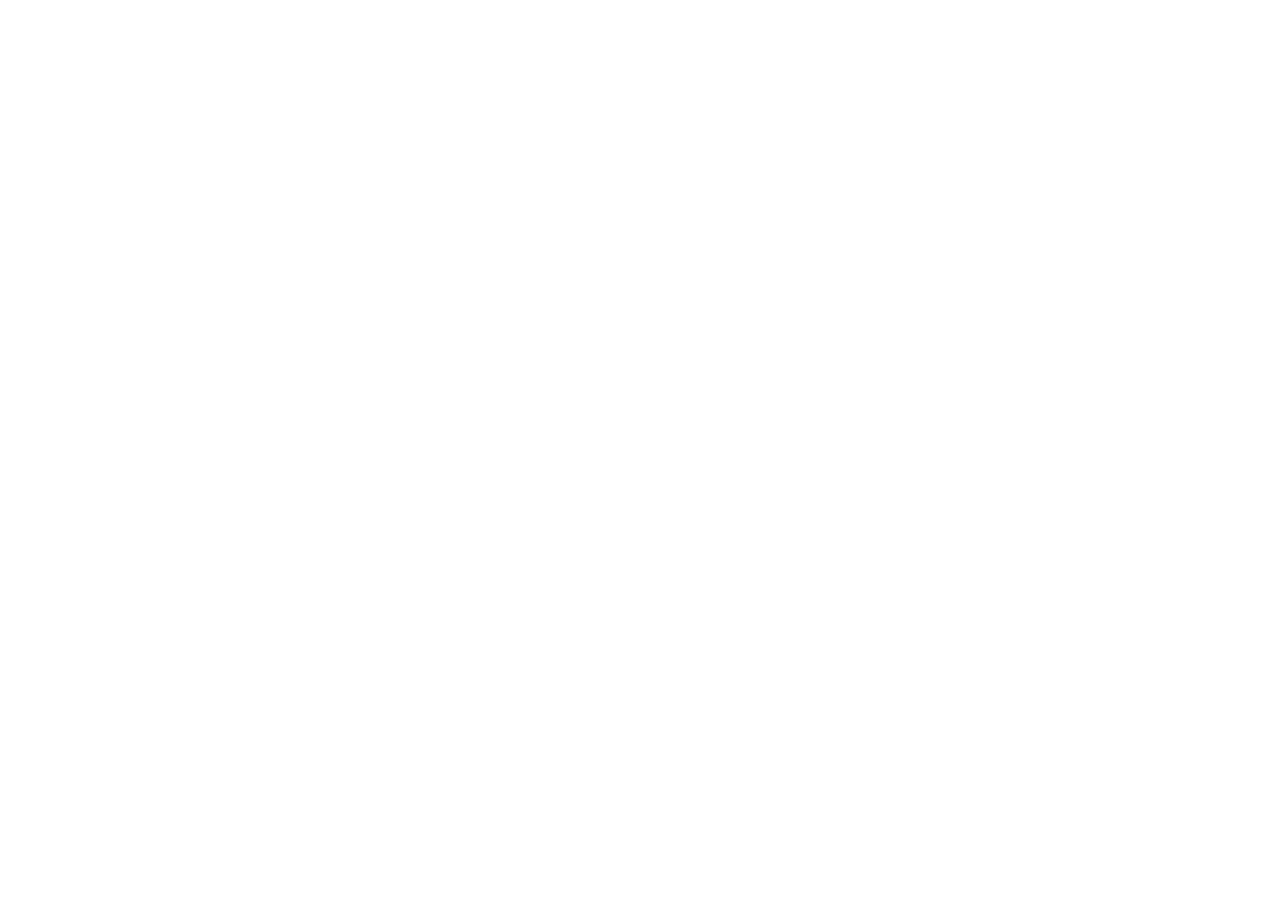
==== index.html @ d5fb5116 "大事件项目" ====
<!DOCTYPE html>
<html lang="en">
<head>
    <meta charset="UTF-8">
    <meta name="viewport" content="width=device-width, initial-scale=1.0">
    <meta http-equiv="X-UA-Compatible" content="ie=edge">
    <title>Document</title>
</head>
<body>
    
</body>
</html>
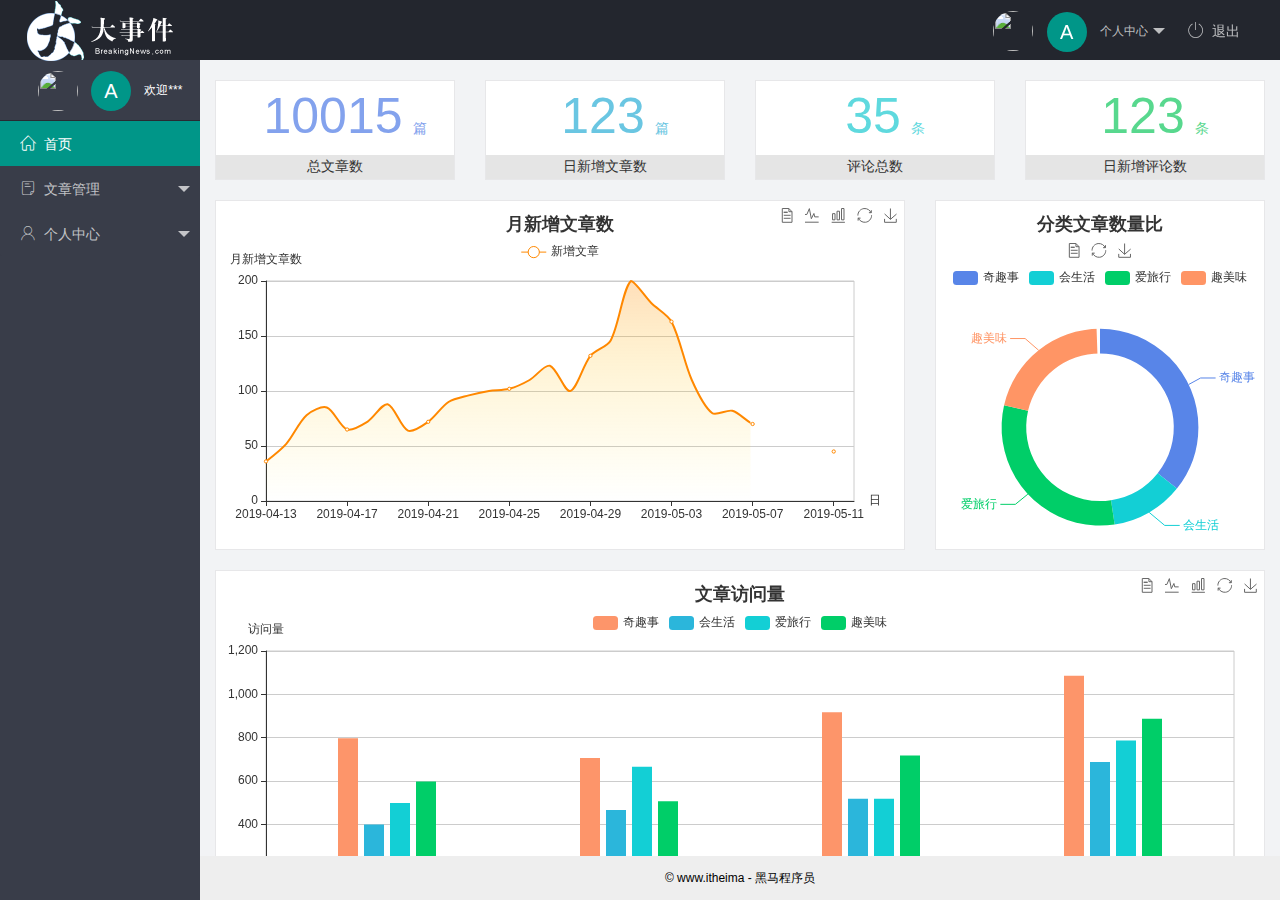
==== commit 6f9d2f72: "完成了主页功能的开发" ====
--- a/index.html
+++ b/index.html
@@ -1,12 +1,94 @@
 <!DOCTYPE html>
 <html lang="en">
+
 <head>
     <meta charset="UTF-8">
     <meta name="viewport" content="width=device-width, initial-scale=1.0">
     <meta http-equiv="X-UA-Compatible" content="ie=edge">
-    <title>Document</title>
+    <title>后台主页</title>
+    <!-- 导入 layui 的样式表 -->
+    <link rel="stylesheet" href="/assets/lib/layui/css/layui.css" />
+    <!-- 导入第三方图标 -->
+    <link rel="stylesheet" href="/assets/fonts/iconfont.css">
+    <!-- 导入自己的样式表 -->
+    <link rel="stylesheet" href="/assets/css/index.css">
 </head>
-<body>
-    
+
+<body class="layui-layout-body">
+    <div class="layui-layout layui-layout-admin">
+        <div class="layui-header">
+            <div class="layui-logo">
+                <img src="/assets/images/logo.png" alt="" />
+            </div>
+            <!-- 头部区域（可配合layui已有的水平导航） -->
+            <ul class="layui-nav layui-layout-right">
+                <li class="layui-nav-item">
+                    <a href="javascript:;" class="userinfo">
+                        <img src="http://t.cn/RCzsdCq" class="layui-nav-img">
+                        <span class="text-avatar">A</span>
+                        个人中心
+                    </a>
+                    <dl class="layui-nav-child">
+                        <dd><a href="">基本资料</a></dd>
+                        <dd><a href="">更换头像</a></dd>
+                        <dd><a href="">重置密码</a></dd>
+                    </dl>
+                </li>
+                <li class="layui-nav-item">
+                    <a href="javascript:;" id="btnLogout"><span class="iconfont icon-tuichu"></span>退出</a>
+                </li>
+            </ul>
+        </div>
+
+        <div class="layui-side layui-bg-black">
+            <div class="layui-side-scroll">
+                <div class="userinfo">
+                    <img src="http://t.cn/RCzsdCq" class="layui-nav-img">
+                    <span class="text-avatar">A</span>
+                    <span id="welcome">欢迎***</span>
+                </div>
+                <!-- 左侧导航区域（可配合layui已有的垂直导航） -->
+                <ul class="layui-nav layui-nav-tree" lay-shrink="all">
+                    <li class="layui-nav-item layui-this">
+                        <a href="/home/dashboard.html" target="fm"><span class="iconfont icon-home"></span>首页</a>
+                    </li>
+                    <li class="layui-nav-item">
+                        <a class="" href="javascript:;"><span class="iconfont icon-16"></span>文章管理</a>
+                        <dl class="layui-nav-child">
+                            <dd><a href="javascript:;"><i class="layui-icon layui-icon-app"></i> 文章类别</a></dd>
+                            <dd><a href="javascript:;"><i class="layui-icon layui-icon-app"></i> 文章列表</a></dd>
+                            <dd><a href="javascript:;"><i class="layui-icon layui-icon-app"></i> 发布文章</a></dd>
+                        </dl>
+                    </li>
+                    <li class="layui-nav-item">
+                        <a href="javascript:;"><span class="iconfont icon-user"></span>个人中心</a>
+                        <dl class="layui-nav-child">
+                            <dd><a href="javascript:;"><i class="layui-icon layui-icon-app"></i> 基本资料</a></dd>
+                            <dd><a href="javascript:;"><i class="layui-icon layui-icon-app"></i> 更换头像</a></dd>
+                            <dd><a href="javascript:;"><i class="layui-icon layui-icon-app"></i> 重置密码</a></dd>
+                        </dl>
+                    </li>
+                </ul>
+            </div>
+        </div>
+
+        <div class="layui-body">
+            <!-- 内容主体区域 -->
+            <iframe name="fm" src="/home/dashboard.html" frameborder="0"></iframe>
+        </div>
+
+        <div class="layui-footer">
+            <!-- 底部固定区域 -->
+            © www.itheima - 黑马程序员
+        </div>
+    </div>
+    <script src="/assets/lib/layui/layui.all.js"></script>
+    <!-- 导入 jQuery -->
+    <script src="/assets/lib/jquery.js"></script>
+    <!-- 导入自己封装的 baseAPI -->
+    <script src="/assets/js/baseAPI.js"></script>
+    <!-- 导入自己的 js 文件 -->
+    <script src="/assets/js/index.js"></script>
 </body>
+
 </html>--- a/assets/lib/layui/css/layui.css
+++ b/assets/lib/layui/css/layui.css
@@ -0,0 +1,2 @@
+/** layui-v2.5.5 MIT License By https://www.layui.com */
+ .layui-inline,img{display:inline-block;vertical-align:middle}h1,h2,h3,h4,h5,h6{font-weight:400}.layui-edge,.layui-header,.layui-inline,.layui-main{position:relative}.layui-body,.layui-edge,.layui-elip{overflow:hidden}.layui-btn,.layui-edge,.layui-inline,img{vertical-align:middle}.layui-btn,.layui-disabled,.layui-icon,.layui-unselect{-moz-user-select:none;-webkit-user-select:none;-ms-user-select:none}.layui-elip,.layui-form-checkbox span,.layui-form-pane .layui-form-label{text-overflow:ellipsis;white-space:nowrap}.layui-breadcrumb,.layui-tree-btnGroup{visibility:hidden}blockquote,body,button,dd,div,dl,dt,form,h1,h2,h3,h4,h5,h6,input,li,ol,p,pre,td,textarea,th,ul{margin:0;padding:0;-webkit-tap-highlight-color:rgba(0,0,0,0)}a:active,a:hover{outline:0}img{border:none}li{list-style:none}table{border-collapse:collapse;border-spacing:0}h4,h5,h6{font-size:100%}button,input,optgroup,option,select,textarea{font-family:inherit;font-size:inherit;font-style:inherit;font-weight:inherit;outline:0}pre{white-space:pre-wrap;white-space:-moz-pre-wrap;white-space:-pre-wrap;white-space:-o-pre-wrap;word-wrap:break-word}body{line-height:24px;font:14px Helvetica Neue,Helvetica,PingFang SC,Tahoma,Arial,sans-serif}hr{height:1px;margin:10px 0;border:0;clear:both}a{color:#333;text-decoration:none}a:hover{color:#777}a cite{font-style:normal;*cursor:pointer}.layui-border-box,.layui-border-box *{box-sizing:border-box}.layui-box,.layui-box *{box-sizing:content-box}.layui-clear{clear:both;*zoom:1}.layui-clear:after{content:'\20';clear:both;*zoom:1;display:block;height:0}.layui-inline{*display:inline;*zoom:1}.layui-edge{display:inline-block;width:0;height:0;border-width:6px;border-style:dashed;border-color:transparent}.layui-edge-top{top:-4px;border-bottom-color:#999;border-bottom-style:solid}.layui-edge-right{border-left-color:#999;border-left-style:solid}.layui-edge-bottom{top:2px;border-top-color:#999;border-top-style:solid}.layui-edge-left{border-right-color:#999;border-right-style:solid}.layui-disabled,.layui-disabled:hover{color:#d2d2d2!important;cursor:not-allowed!important}.layui-circle{border-radius:100%}.layui-show{display:block!important}.layui-hide{display:none!important}@font-face{font-family:layui-icon;src:url(../font/iconfont.eot?v=250);src:url(../font/iconfont.eot?v=250#iefix) format('embedded-opentype'),url(../font/iconfont.woff2?v=250) format('woff2'),url(../font/iconfont.woff?v=250) format('woff'),url(../font/iconfont.ttf?v=250) format('truetype'),url(../font/iconfont.svg?v=250#layui-icon) format('svg')}.layui-icon{font-family:layui-icon!important;font-size:16px;font-style:normal;-webkit-font-smoothing:antialiased;-moz-osx-font-smoothing:grayscale}.layui-icon-reply-fill:before{content:"\e611"}.layui-icon-set-fill:before{content:"\e614"}.layui-icon-menu-fill:before{content:"\e60f"}.layui-icon-search:before{content:"\e615"}.layui-icon-share:before{content:"\e641"}.layui-icon-set-sm:before{content:"\e620"}.layui-icon-engine:before{content:"\e628"}.layui-icon-close:before{content:"\1006"}.layui-icon-close-fill:before{content:"\1007"}.layui-icon-chart-screen:before{content:"\e629"}.layui-icon-star:before{content:"\e600"}.layui-icon-circle-dot:before{content:"\e617"}.layui-icon-chat:before{content:"\e606"}.layui-icon-release:before{content:"\e609"}.layui-icon-list:before{content:"\e60a"}.layui-icon-chart:before{content:"\e62c"}.layui-icon-ok-circle:before{content:"\1005"}.layui-icon-layim-theme:before{content:"\e61b"}.layui-icon-table:before{content:"\e62d"}.layui-icon-right:before{content:"\e602"}.layui-icon-left:before{content:"\e603"}.layui-icon-cart-simple:before{content:"\e698"}.layui-icon-face-cry:before{content:"\e69c"}.layui-icon-face-smile:before{content:"\e6af"}.layui-icon-survey:before{content:"\e6b2"}.layui-icon-tree:before{content:"\e62e"}.layui-icon-upload-circle:before{content:"\e62f"}.layui-icon-add-circle:before{content:"\e61f"}.layui-icon-download-circle:before{content:"\e601"}.layui-icon-templeate-1:before{content:"\e630"}.layui-icon-util:before{content:"\e631"}.layui-icon-face-surprised:before{content:"\e664"}.layui-icon-edit:before{content:"\e642"}.layui-icon-speaker:before{content:"\e645"}.layui-icon-down:before{content:"\e61a"}.layui-icon-file:before{content:"\e621"}.layui-icon-layouts:before{content:"\e632"}.layui-icon-rate-half:before{content:"\e6c9"}.layui-icon-add-circle-fine:before{content:"\e608"}.layui-icon-prev-circle:before{content:"\e633"}.layui-icon-read:before{content:"\e705"}.layui-icon-404:before{content:"\e61c"}.layui-icon-carousel:before{content:"\e634"}.layui-icon-help:before{content:"\e607"}.layui-icon-code-circle:before{content:"\e635"}.layui-icon-water:before{content:"\e636"}.layui-icon-username:before{content:"\e66f"}.layui-icon-find-fill:before{content:"\e670"}.layui-icon-about:before{content:"\e60b"}.layui-icon-location:before{content:"\e715"}.layui-icon-up:before{content:"\e619"}.layui-icon-pause:before{content:"\e651"}.layui-icon-date:before{content:"\e637"}.layui-icon-layim-uploadfile:before{content:"\e61d"}.layui-icon-delete:before{content:"\e640"}.layui-icon-play:before{content:"\e652"}.layui-icon-top:before{content:"\e604"}.layui-icon-friends:before{content:"\e612"}.layui-icon-refresh-3:before{content:"\e9aa"}.layui-icon-ok:before{content:"\e605"}.layui-icon-layer:before{content:"\e638"}.layui-icon-face-smile-fine:before{content:"\e60c"}.layui-icon-dollar:before{content:"\e659"}.layui-icon-group:before{content:"\e613"}.layui-icon-layim-download:before{content:"\e61e"}.layui-icon-picture-fine:before{content:"\e60d"}.layui-icon-link:before{content:"\e64c"}.layui-icon-diamond:before{content:"\e735"}.layui-icon-log:before{content:"\e60e"}.layui-icon-rate-solid:before{content:"\e67a"}.layui-icon-fonts-del:before{content:"\e64f"}.layui-icon-unlink:before{content:"\e64d"}.layui-icon-fonts-clear:before{content:"\e639"}.layui-icon-triangle-r:before{content:"\e623"}.layui-icon-circle:before{content:"\e63f"}.layui-icon-radio:before{content:"\e643"}.layui-icon-align-center:before{content:"\e647"}.layui-icon-align-right:before{content:"\e648"}.layui-icon-align-left:before{content:"\e649"}.layui-icon-loading-1:before{content:"\e63e"}.layui-icon-return:before{content:"\e65c"}.layui-icon-fonts-strong:before{content:"\e62b"}.layui-icon-upload:before{content:"\e67c"}.layui-icon-dialogue:before{content:"\e63a"}.layui-icon-video:before{content:"\e6ed"}.layui-icon-headset:before{content:"\e6fc"}.layui-icon-cellphone-fine:before{content:"\e63b"}.layui-icon-add-1:before{content:"\e654"}.layui-icon-face-smile-b:before{content:"\e650"}.layui-icon-fonts-html:before{content:"\e64b"}.layui-icon-form:before{content:"\e63c"}.layui-icon-cart:before{content:"\e657"}.layui-icon-camera-fill:before{content:"\e65d"}.layui-icon-tabs:before{content:"\e62a"}.layui-icon-fonts-code:before{content:"\e64e"}.layui-icon-fire:before{content:"\e756"}.layui-icon-set:before{content:"\e716"}.layui-icon-fonts-u:before{content:"\e646"}.layui-icon-triangle-d:before{content:"\e625"}.layui-icon-tips:before{content:"\e702"}.layui-icon-picture:before{content:"\e64a"}.layui-icon-more-vertical:before{content:"\e671"}.layui-icon-flag:before{content:"\e66c"}.layui-icon-loading:before{content:"\e63d"}.layui-icon-fonts-i:before{content:"\e644"}.layui-icon-refresh-1:before{content:"\e666"}.layui-icon-rmb:before{content:"\e65e"}.layui-icon-home:before{content:"\e68e"}.layui-icon-user:before{content:"\e770"}.layui-icon-notice:before{content:"\e667"}.layui-icon-login-weibo:before{content:"\e675"}.layui-icon-voice:before{content:"\e688"}.layui-icon-upload-drag:before{content:"\e681"}.layui-icon-login-qq:before{content:"\e676"}.layui-icon-snowflake:before{content:"\e6b1"}.layui-icon-file-b:before{content:"\e655"}.layui-icon-template:before{content:"\e663"}.layui-icon-auz:before{content:"\e672"}.layui-icon-console:before{content:"\e665"}.layui-icon-app:before{content:"\e653"}.layui-icon-prev:before{content:"\e65a"}.layui-icon-website:before{content:"\e7ae"}.layui-icon-next:before{content:"\e65b"}.layui-icon-component:before{content:"\e857"}.layui-icon-more:before{content:"\e65f"}.layui-icon-login-wechat:before{content:"\e677"}.layui-icon-shrink-right:before{content:"\e668"}.layui-icon-spread-left:before{content:"\e66b"}.layui-icon-camera:before{content:"\e660"}.layui-icon-note:before{content:"\e66e"}.layui-icon-refresh:before{content:"\e669"}.layui-icon-female:before{content:"\e661"}.layui-icon-male:before{content:"\e662"}.layui-icon-password:before{content:"\e673"}.layui-icon-senior:before{content:"\e674"}.layui-icon-theme:before{content:"\e66a"}.layui-icon-tread:before{content:"\e6c5"}.layui-icon-praise:before{content:"\e6c6"}.layui-icon-star-fill:before{content:"\e658"}.layui-icon-rate:before{content:"\e67b"}.layui-icon-template-1:before{content:"\e656"}.layui-icon-vercode:before{content:"\e679"}.layui-icon-cellphone:before{content:"\e678"}.layui-icon-screen-full:before{content:"\e622"}.layui-icon-screen-restore:before{content:"\e758"}.layui-icon-cols:before{content:"\e610"}.layui-icon-export:before{content:"\e67d"}.layui-icon-print:before{content:"\e66d"}.layui-icon-slider:before{content:"\e714"}.layui-icon-addition:before{content:"\e624"}.layui-icon-subtraction:before{content:"\e67e"}.layui-icon-service:before{content:"\e626"}.layui-icon-transfer:before{content:"\e691"}.layui-main{width:1140px;margin:0 auto}.layui-header{z-index:1000;height:60px}.layui-header a:hover{transition:all .5s;-webkit-transition:all .5s}.layui-side{position:fixed;left:0;top:0;bottom:0;z-index:999;width:200px;overflow-x:hidden}.layui-side-scroll{position:relative;width:220px;height:100%;overflow-x:hidden}.layui-body{position:absolute;left:200px;right:0;top:0;bottom:0;z-index:998;width:auto;overflow-y:auto;box-sizing:border-box}.layui-layout-body{overflow:hidden}.layui-layout-admin .layui-header{background-color:#23262E}.layui-layout-admin .layui-side{top:60px;width:200px;overflow-x:hidden}.layui-layout-admin .layui-body{position:fixed;top:60px;bottom:44px}.layui-layout-admin .layui-main{width:auto;margin:0 15px}.layui-layout-admin .layui-footer{position:fixed;left:200px;right:0;bottom:0;height:44px;line-height:44px;padding:0 15px;background-color:#eee}.layui-layout-admin .layui-logo{position:absolute;left:0;top:0;width:200px;height:100%;line-height:60px;text-align:center;color:#009688;font-size:16px}.layui-layout-admin .layui-header .layui-nav{background:0 0}.layui-layout-left{position:absolute!important;left:200px;top:0}.layui-layout-right{position:absolute!important;right:0;top:0}.layui-container{position:relative;margin:0 auto;padding:0 15px;box-sizing:border-box}.layui-fluid{position:relative;margin:0 auto;padding:0 15px}.layui-row:after,.layui-row:before{content:'';display:block;clear:both}.layui-col-lg1,.layui-col-lg10,.layui-col-lg11,.layui-col-lg12,.layui-col-lg2,.layui-col-lg3,.layui-col-lg4,.layui-col-lg5,.layui-col-lg6,.layui-col-lg7,.layui-col-lg8,.layui-col-lg9,.layui-col-md1,.layui-col-md10,.layui-col-md11,.layui-col-md12,.layui-col-md2,.layui-col-md3,.layui-col-md4,.layui-col-md5,.layui-col-md6,.layui-col-md7,.layui-col-md8,.layui-col-md9,.layui-col-sm1,.layui-col-sm10,.layui-col-sm11,.layui-col-sm12,.layui-col-sm2,.layui-col-sm3,.layui-col-sm4,.layui-col-sm5,.layui-col-sm6,.layui-col-sm7,.layui-col-sm8,.layui-col-sm9,.layui-col-xs1,.layui-col-xs10,.layui-col-xs11,.layui-col-xs12,.layui-col-xs2,.layui-col-xs3,.layui-col-xs4,.layui-col-xs5,.layui-col-xs6,.layui-col-xs7,.layui-col-xs8,.layui-col-xs9{position:relative;display:block;box-sizing:border-box}.layui-col-xs1,.layui-col-xs10,.layui-col-xs11,.layui-col-xs12,.layui-col-xs2,.layui-col-xs3,.layui-col-xs4,.layui-col-xs5,.layui-col-xs6,.layui-col-xs7,.layui-col-xs8,.layui-col-xs9{float:left}.layui-col-xs1{width:8.33333333%}.layui-col-xs2{width:16.66666667%}.layui-col-xs3{width:25%}.layui-col-xs4{width:33.33333333%}.layui-col-xs5{width:41.66666667%}.layui-col-xs6{width:50%}.layui-col-xs7{width:58.33333333%}.layui-col-xs8{width:66.66666667%}.layui-col-xs9{width:75%}.layui-col-xs10{width:83.33333333%}.layui-col-xs11{width:91.66666667%}.layui-col-xs12{width:100%}.layui-col-xs-offset1{margin-left:8.33333333%}.layui-col-xs-offset2{margin-left:16.66666667%}.layui-col-xs-offset3{margin-left:25%}.layui-col-xs-offset4{margin-left:33.33333333%}.layui-col-xs-offset5{margin-left:41.66666667%}.layui-col-xs-offset6{margin-left:50%}.layui-col-xs-offset7{margin-left:58.33333333%}.layui-col-xs-offset8{margin-left:66.66666667%}.layui-col-xs-offset9{margin-left:75%}.layui-col-xs-offset10{margin-left:83.33333333%}.layui-col-xs-offset11{margin-left:91.66666667%}.layui-col-xs-offset12{margin-left:100%}@media screen and (max-width:768px){.layui-hide-xs{display:none!important}.layui-show-xs-block{display:block!important}.layui-show-xs-inline{display:inline!important}.layui-show-xs-inline-block{display:inline-block!important}}@media screen and (min-width:768px){.layui-container{width:750px}.layui-hide-sm{display:none!important}.layui-show-sm-block{display:block!important}.layui-show-sm-inline{display:inline!important}.layui-show-sm-inline-block{display:inline-block!important}.layui-col-sm1,.layui-col-sm10,.layui-col-sm11,.layui-col-sm12,.layui-col-sm2,.layui-col-sm3,.layui-col-sm4,.layui-col-sm5,.layui-col-sm6,.layui-col-sm7,.layui-col-sm8,.layui-col-sm9{float:left}.layui-col-sm1{width:8.33333333%}.layui-col-sm2{width:16.66666667%}.layui-col-sm3{width:25%}.layui-col-sm4{width:33.33333333%}.layui-col-sm5{width:41.66666667%}.layui-col-sm6{width:50%}.layui-col-sm7{width:58.33333333%}.layui-col-sm8{width:66.66666667%}.layui-col-sm9{width:75%}.layui-col-sm10{width:83.33333333%}.layui-col-sm11{width:91.66666667%}.layui-col-sm12{width:100%}.layui-col-sm-offset1{margin-left:8.33333333%}.layui-col-sm-offset2{margin-left:16.66666667%}.layui-col-sm-offset3{margin-left:25%}.layui-col-sm-offset4{margin-left:33.33333333%}.layui-col-sm-offset5{margin-left:41.66666667%}.layui-col-sm-offset6{margin-left:50%}.layui-col-sm-offset7{margin-left:58.33333333%}.layui-col-sm-offset8{margin-left:66.66666667%}.layui-col-sm-offset9{margin-left:75%}.layui-col-sm-offset10{margin-left:83.33333333%}.layui-col-sm-offset11{margin-left:91.66666667%}.layui-col-sm-offset12{margin-left:100%}}@media screen and (min-width:992px){.layui-container{width:970px}.layui-hide-md{display:none!important}.layui-show-md-block{display:block!important}.layui-show-md-inline{display:inline!important}.layui-show-md-inline-block{display:inline-block!important}.layui-col-md1,.layui-col-md10,.layui-col-md11,.layui-col-md12,.layui-col-md2,.layui-col-md3,.layui-col-md4,.layui-col-md5,.layui-col-md6,.layui-col-md7,.layui-col-md8,.layui-col-md9{float:left}.layui-col-md1{width:8.33333333%}.layui-col-md2{width:16.66666667%}.layui-col-md3{width:25%}.layui-col-md4{width:33.33333333%}.layui-col-md5{width:41.66666667%}.layui-col-md6{width:50%}.layui-col-md7{width:58.33333333%}.layui-col-md8{width:66.66666667%}.layui-col-md9{width:75%}.layui-col-md10{width:83.33333333%}.layui-col-md11{width:91.66666667%}.layui-col-md12{width:100%}.layui-col-md-offset1{margin-left:8.33333333%}.layui-col-md-offset2{margin-left:16.66666667%}.layui-col-md-offset3{margin-left:25%}.layui-col-md-offset4{margin-left:33.33333333%}.layui-col-md-offset5{margin-left:41.66666667%}.layui-col-md-offset6{margin-left:50%}.layui-col-md-offset7{margin-left:58.33333333%}.layui-col-md-offset8{margin-left:66.66666667%}.layui-col-md-offset9{margin-left:75%}.layui-col-md-offset10{margin-left:83.33333333%}.layui-col-md-offset11{margin-left:91.66666667%}.layui-col-md-offset12{margin-left:100%}}@media screen and (min-width:1200px){.layui-container{width:1170px}.layui-hide-lg{display:none!important}.layui-show-lg-block{display:block!important}.layui-show-lg-inline{display:inline!important}.layui-show-lg-inline-block{display:inline-block!important}.layui-col-lg1,.layui-col-lg10,.layui-col-lg11,.layui-col-lg12,.layui-col-lg2,.layui-col-lg3,.layui-col-lg4,.layui-col-lg5,.layui-col-lg6,.layui-col-lg7,.layui-col-lg8,.layui-col-lg9{float:left}.layui-col-lg1{width:8.33333333%}.layui-col-lg2{width:16.66666667%}.layui-col-lg3{width:25%}.layui-col-lg4{width:33.33333333%}.layui-col-lg5{width:41.66666667%}.layui-col-lg6{width:50%}.layui-col-lg7{width:58.33333333%}.layui-col-lg8{width:66.66666667%}.layui-col-lg9{width:75%}.layui-col-lg10{width:83.33333333%}.layui-col-lg11{width:91.66666667%}.layui-col-lg12{width:100%}.layui-col-lg-offset1{margin-left:8.33333333%}.layui-col-lg-offset2{margin-left:16.66666667%}.layui-col-lg-offset3{margin-left:25%}.layui-col-lg-offset4{margin-left:33.33333333%}.layui-col-lg-offset5{margin-left:41.66666667%}.layui-col-lg-offset6{margin-left:50%}.layui-col-lg-offset7{margin-left:58.33333333%}.layui-col-lg-offset8{margin-left:66.66666667%}.layui-col-lg-offset9{margin-left:75%}.layui-col-lg-offset10{margin-left:83.33333333%}.layui-col-lg-offset11{margin-left:91.66666667%}.layui-col-lg-offset12{margin-left:100%}}.layui-col-space1{margin:-.5px}.layui-col-space1>*{padding:.5px}.layui-col-space3{margin:-1.5px}.layui-col-space3>*{padding:1.5px}.layui-col-space5{margin:-2.5px}.layui-col-space5>*{padding:2.5px}.layui-col-space8{margin:-3.5px}.layui-col-space8>*{padding:3.5px}.layui-col-space10{margin:-5px}.layui-col-space10>*{padding:5px}.layui-col-space12{margin:-6px}.layui-col-space12>*{padding:6px}.layui-col-space15{margin:-7.5px}.layui-col-space15>*{padding:7.5px}.layui-col-space18{margin:-9px}.layui-col-space18>*{padding:9px}.layui-col-space20{margin:-10px}.layui-col-space20>*{padding:10px}.layui-col-space22{margin:-11px}.layui-col-space22>*{padding:11px}.layui-col-space25{margin:-12.5px}.layui-col-space25>*{padding:12.5px}.layui-col-space30{margin:-15px}.layui-col-space30>*{padding:15px}.layui-btn,.layui-input,.layui-select,.layui-textarea,.layui-upload-button{outline:0;-webkit-appearance:none;transition:all .3s;-webkit-transition:all .3s;box-sizing:border-box}.layui-elem-quote{margin-bottom:10px;padding:15px;line-height:22px;border-left:5px solid #009688;border-radius:0 2px 2px 0;background-color:#f2f2f2}.layui-quote-nm{border-style:solid;border-width:1px 1px 1px 5px;background:0 0}.layui-elem-field{margin-bottom:10px;padding:0;border-width:1px;border-style:solid}.layui-elem-field legend{margin-left:20px;padding:0 10px;font-size:20px;font-weight:300}.layui-field-title{margin:10px 0 20px;border-width:1px 0 0}.layui-field-box{padding:10px 15px}.layui-field-title .layui-field-box{padding:10px 0}.layui-progress{position:relative;height:6px;border-radius:20px;background-color:#e2e2e2}.layui-progress-bar{position:absolute;left:0;top:0;width:0;max-width:100%;height:6px;border-radius:20px;text-align:right;background-color:#5FB878;transition:all .3s;-webkit-transition:all .3s}.layui-progress-big,.layui-progress-big .layui-progress-bar{height:18px;line-height:18px}.layui-progress-text{position:relative;top:-20px;line-height:18px;font-size:12px;color:#666}.layui-progress-big .layui-progress-text{position:static;padding:0 10px;color:#fff}.layui-collapse{border-width:1px;border-style:solid;border-radius:2px}.layui-colla-content,.layui-colla-item{border-top-width:1px;border-top-style:solid}.layui-colla-item:first-child{border-top:none}.layui-colla-title{position:relative;height:42px;line-height:42px;padding:0 15px 0 35px;color:#333;background-color:#f2f2f2;cursor:pointer;font-size:14px;overflow:hidden}.layui-colla-content{display:none;padding:10px 15px;line-height:22px;color:#666}.layui-colla-icon{position:absolute;left:15px;top:0;font-size:14px}.layui-card{margin-bottom:15px;border-radius:2px;background-color:#fff;box-shadow:0 1px 2px 0 rgba(0,0,0,.05)}.layui-card:last-child{margin-bottom:0}.layui-card-header{position:relative;height:42px;line-height:42px;padding:0 15px;border-bottom:1px solid #f6f6f6;color:#333;border-radius:2px 2px 0 0;font-size:14px}.layui-bg-black,.layui-bg-blue,.layui-bg-cyan,.layui-bg-green,.layui-bg-orange,.layui-bg-red{color:#fff!important}.layui-card-body{position:relative;padding:10px 15px;line-height:24px}.layui-card-body[pad15]{padding:15px}.layui-card-body[pad20]{padding:20px}.layui-card-body .layui-table{margin:5px 0}.layui-card .layui-tab{margin:0}.layui-panel-window{position:relative;padding:15px;border-radius:0;border-top:5px solid #E6E6E6;background-color:#fff}.layui-auxiliar-moving{position:fixed;left:0;right:0;top:0;bottom:0;width:100%;height:100%;background:0 0;z-index:9999999999}.layui-form-label,.layui-form-mid,.layui-form-select,.layui-input-block,.layui-input-inline,.layui-textarea{position:relative}.layui-bg-red{background-color:#FF5722!important}.layui-bg-orange{background-color:#FFB800!important}.layui-bg-green{background-color:#009688!important}.layui-bg-cyan{background-color:#2F4056!important}.layui-bg-blue{background-color:#1E9FFF!important}.layui-bg-black{background-color:#393D49!important}.layui-bg-gray{background-color:#eee!important;color:#666!important}.layui-badge-rim,.layui-colla-content,.layui-colla-item,.layui-collapse,.layui-elem-field,.layui-form-pane .layui-form-item[pane],.layui-form-pane .layui-form-label,.layui-input,.layui-layedit,.layui-layedit-tool,.layui-quote-nm,.layui-select,.layui-tab-bar,.layui-tab-card,.layui-tab-title,.layui-tab-title .layui-this:after,.layui-textarea{border-color:#e6e6e6}.layui-timeline-item:before,hr{background-color:#e6e6e6}.layui-text{line-height:22px;font-size:14px;color:#666}.layui-text h1,.layui-text h2,.layui-text h3{font-weight:500;color:#333}.layui-text h1{font-size:30px}.layui-text h2{font-size:24px}.layui-text h3{font-size:18px}.layui-text a:not(.layui-btn){color:#01AAED}.layui-text a:not(.layui-btn):hover{text-decoration:underline}.layui-text ul{padding:5px 0 5px 15px}.layui-text ul li{margin-top:5px;list-style-type:disc}.layui-text em,.layui-word-aux{color:#999!important;padding:0 5px!important}.layui-btn{display:inline-block;height:38px;line-height:38px;padding:0 18px;background-color:#009688;color:#fff;white-space:nowrap;text-align:center;font-size:14px;border:none;border-radius:2px;cursor:pointer}.layui-btn:hover{opacity:.8;filter:alpha(opacity=80);color:#fff}.layui-btn:active{opacity:1;filter:alpha(opacity=100)}.layui-btn+.layui-btn{margin-left:10px}.layui-btn-container{font-size:0}.layui-btn-container .layui-btn{margin-right:10px;margin-bottom:10px}.layui-btn-container .layui-btn+.layui-btn{margin-left:0}.layui-table .layui-btn-container .layui-btn{margin-bottom:9px}.layui-btn-radius{border-radius:100px}.layui-btn .layui-icon{margin-right:3px;font-size:18px;vertical-align:bottom;vertical-align:middle\9}.layui-btn-primary{border:1px solid #C9C9C9;background-color:#fff;color:#555}.layui-btn-primary:hover{border-color:#009688;color:#333}.layui-btn-normal{background-color:#1E9FFF}.layui-btn-warm{background-color:#FFB800}.layui-btn-danger{background-color:#FF5722}.layui-btn-checked{background-color:#5FB878}.layui-btn-disabled,.layui-btn-disabled:active,.layui-btn-disabled:hover{border:1px solid #e6e6e6;background-color:#FBFBFB;color:#C9C9C9;cursor:not-allowed;opacity:1}.layui-btn-lg{height:44px;line-height:44px;padding:0 25px;font-size:16px}.layui-btn-sm{height:30px;line-height:30px;padding:0 10px;font-size:12px}.layui-btn-sm i{font-size:16px!important}.layui-btn-xs{height:22px;line-height:22px;padding:0 5px;font-size:12px}.layui-btn-xs i{font-size:14px!important}.layui-btn-group{display:inline-block;vertical-align:middle;font-size:0}.layui-btn-group .layui-btn{margin-left:0!important;margin-right:0!important;border-left:1px solid rgba(255,255,255,.5);border-radius:0}.layui-btn-group .layui-btn-primary{border-left:none}.layui-btn-group .layui-btn-primary:hover{border-color:#C9C9C9;color:#009688}.layui-btn-group .layui-btn:first-child{border-left:none;border-radius:2px 0 0 2px}.layui-btn-group .layui-btn-primary:first-child{border-left:1px solid #c9c9c9}.layui-btn-group .layui-btn:last-child{border-radius:0 2px 2px 0}.layui-btn-group .layui-btn+.layui-btn{margin-left:0}.layui-btn-group+.layui-btn-group{margin-left:10px}.layui-btn-fluid{width:100%}.layui-input,.layui-select,.layui-textarea{height:38px;line-height:1.3;line-height:38px\9;border-width:1px;border-style:solid;background-color:#fff;border-radius:2px}.layui-input::-webkit-input-placeholder,.layui-select::-webkit-input-placeholder,.layui-textarea::-webkit-input-placeholder{line-height:1.3}.layui-input,.layui-textarea{display:block;width:100%;padding-left:10px}.layui-input:hover,.layui-textarea:hover{border-color:#D2D2D2!important}.layui-input:focus,.layui-textarea:focus{border-color:#C9C9C9!important}.layui-textarea{min-height:100px;height:auto;line-height:20px;padding:6px 10px;resize:vertical}.layui-select{padding:0 10px}.layui-form input[type=checkbox],.layui-form input[type=radio],.layui-form select{display:none}.layui-form [lay-ignore]{display:initial}.layui-form-item{margin-bottom:15px;clear:both;*zoom:1}.layui-form-item:after{content:'\20';clear:both;*zoom:1;display:block;height:0}.layui-form-label{float:left;display:block;padding:9px 15px;width:80px;font-weight:400;line-height:20px;text-align:right}.layui-form-label-col{display:block;float:none;padding:9px 0;line-height:20px;text-align:left}.layui-form-item .layui-inline{margin-bottom:5px;margin-right:10px}.layui-input-block{margin-left:110px;min-height:36px}.layui-input-inline{display:inline-block;vertical-align:middle}.layui-form-item .layui-input-inline{float:left;width:190px;margin-right:10px}.layui-form-text .layui-input-inline{width:auto}.layui-form-mid{float:left;display:block;padding:9px 0!important;line-height:20px;margin-right:10px}.layui-form-danger+.layui-form-select .layui-input,.layui-form-danger:focus{border-color:#FF5722!important}.layui-form-select .layui-input{padding-right:30px;cursor:pointer}.layui-form-select .layui-edge{position:absolute;right:10px;top:50%;margin-top:-3px;cursor:pointer;border-width:6px;border-top-color:#c2c2c2;border-top-style:solid;transition:all .3s;-webkit-transition:all .3s}.layui-form-select dl{display:none;position:absolute;left:0;top:42px;padding:5px 0;z-index:899;min-width:100%;border:1px solid #d2d2d2;max-height:300px;overflow-y:auto;background-color:#fff;border-radius:2px;box-shadow:0 2px 4px rgba(0,0,0,.12);box-sizing:border-box}.layui-form-select dl dd,.layui-form-select dl dt{padding:0 10px;line-height:36px;white-space:nowrap;overflow:hidden;text-overflow:ellipsis}.layui-form-select dl dt{font-size:12px;color:#999}.layui-form-select dl dd{cursor:pointer}.layui-form-select dl dd:hover{background-color:#f2f2f2;-webkit-transition:.5s all;transition:.5s all}.layui-form-select .layui-select-group dd{padding-left:20px}.layui-form-select dl dd.layui-select-tips{padding-left:10px!important;color:#999}.layui-form-select dl dd.layui-this{background-color:#5FB878;color:#fff}.layui-form-checkbox,.layui-form-select dl dd.layui-disabled{background-color:#fff}.layui-form-selected dl{display:block}.layui-form-checkbox,.layui-form-checkbox *,.layui-form-switch{display:inline-block;vertical-align:middle}.layui-form-selected .layui-edge{margin-top:-9px;-webkit-transform:rotate(180deg);transform:rotate(180deg);margin-top:-3px\9}:root .layui-form-selected .layui-edge{margin-top:-9px\0/IE9}.layui-form-selectup dl{top:auto;bottom:42px}.layui-select-none{margin:5px 0;text-align:center;color:#999}.layui-select-disabled .layui-disabled{border-color:#eee!important}.layui-select-disabled .layui-edge{border-top-color:#d2d2d2}.layui-form-checkbox{position:relative;height:30px;line-height:30px;margin-right:10px;padding-right:30px;cursor:pointer;font-size:0;-webkit-transition:.1s linear;transition:.1s linear;box-sizing:border-box}.layui-form-checkbox span{padding:0 10px;height:100%;font-size:14px;border-radius:2px 0 0 2px;background-color:#d2d2d2;color:#fff;overflow:hidden}.layui-form-checkbox:hover span{background-color:#c2c2c2}.layui-form-checkbox i{position:absolute;right:0;top:0;width:30px;height:28px;border:1px solid #d2d2d2;border-left:none;border-radius:0 2px 2px 0;color:#fff;font-size:20px;text-align:center}.layui-form-checkbox:hover i{border-color:#c2c2c2;color:#c2c2c2}.layui-form-checked,.layui-form-checked:hover{border-color:#5FB878}.layui-form-checked span,.layui-form-checked:hover span{background-color:#5FB878}.layui-form-checked i,.layui-form-checked:hover i{color:#5FB878}.layui-form-item .layui-form-checkbox{margin-top:4px}.layui-form-checkbox[lay-skin=primary]{height:auto!important;line-height:normal!important;min-width:18px;min-height:18px;border:none!important;margin-right:0;padding-left:28px;padding-right:0;background:0 0}.layui-form-checkbox[lay-skin=primary] span{padding-left:0;padding-right:15px;line-height:18px;background:0 0;color:#666}.layui-form-checkbox[lay-skin=primary] i{right:auto;left:0;width:16px;height:16px;line-height:16px;border:1px solid #d2d2d2;font-size:12px;border-radius:2px;background-color:#fff;-webkit-transition:.1s linear;transition:.1s linear}.layui-form-checkbox[lay-skin=primary]:hover i{border-color:#5FB878;color:#fff}.layui-form-checked[lay-skin=primary] i{border-color:#5FB878!important;background-color:#5FB878;color:#fff}.layui-checkbox-disbaled[lay-skin=primary] span{background:0 0!important;color:#c2c2c2}.layui-checkbox-disbaled[lay-skin=primary]:hover i{border-color:#d2d2d2}.layui-form-item .layui-form-checkbox[lay-skin=primary]{margin-top:10px}.layui-form-switch{position:relative;height:22px;line-height:22px;min-width:35px;padding:0 5px;margin-top:8px;border:1px solid #d2d2d2;border-radius:20px;cursor:pointer;background-color:#fff;-webkit-transition:.1s linear;transition:.1s linear}.layui-form-switch i{position:absolute;left:5px;top:3px;width:16px;height:16px;border-radius:20px;background-color:#d2d2d2;-webkit-transition:.1s linear;transition:.1s linear}.layui-form-switch em{position:relative;top:0;width:25px;margin-left:21px;padding:0!important;text-align:center!important;color:#999!important;font-style:normal!important;font-size:12px}.layui-form-onswitch{border-color:#5FB878;background-color:#5FB878}.layui-checkbox-disbaled,.layui-checkbox-disbaled i{border-color:#e2e2e2!important}.layui-form-onswitch i{left:100%;margin-left:-21px;background-color:#fff}.layui-form-onswitch em{margin-left:5px;margin-right:21px;color:#fff!important}.layui-checkbox-disbaled span{background-color:#e2e2e2!important}.layui-checkbox-disbaled:hover i{color:#fff!important}[lay-radio]{display:none}.layui-form-radio,.layui-form-radio *{display:inline-block;vertical-align:middle}.layui-form-radio{line-height:28px;margin:6px 10px 0 0;padding-right:10px;cursor:pointer;font-size:0}.layui-form-radio *{font-size:14px}.layui-form-radio>i{margin-right:8px;font-size:22px;color:#c2c2c2}.layui-form-radio>i:hover,.layui-form-radioed>i{color:#5FB878}.layui-radio-disbaled>i{color:#e2e2e2!important}.layui-form-pane .layui-form-label{width:110px;padding:8px 15px;height:38px;line-height:20px;border-width:1px;border-style:solid;border-radius:2px 0 0 2px;text-align:center;background-color:#FBFBFB;overflow:hidden;box-sizing:border-box}.layui-form-pane .layui-input-inline{margin-left:-1px}.layui-form-pane .layui-input-block{margin-left:110px;left:-1px}.layui-form-pane .layui-input{border-radius:0 2px 2px 0}.layui-form-pane .layui-form-text .layui-form-label{float:none;width:100%;border-radius:2px;box-sizing:border-box;text-align:left}.layui-form-pane .layui-form-text .layui-input-inline{display:block;margin:0;top:-1px;clear:both}.layui-form-pane .layui-form-text .layui-input-block{margin:0;left:0;top:-1px}.layui-form-pane .layui-form-text .layui-textarea{min-height:100px;border-radius:0 0 2px 2px}.layui-form-pane .layui-form-checkbox{margin:4px 0 4px 10px}.layui-form-pane .layui-form-radio,.layui-form-pane .layui-form-switch{margin-top:6px;margin-left:10px}.layui-form-pane .layui-form-item[pane]{position:relative;border-width:1px;border-style:solid}.layui-form-pane .layui-form-item[pane] .layui-form-label{position:absolute;left:0;top:0;height:100%;border-width:0 1px 0 0}.layui-form-pane .layui-form-item[pane] .layui-input-inline{margin-left:110px}@media screen and (max-width:450px){.layui-form-item .layui-form-label{text-overflow:ellipsis;overflow:hidden;white-space:nowrap}.layui-form-item .layui-inline{display:block;margin-right:0;margin-bottom:20px;clear:both}.layui-form-item .layui-inline:after{content:'\20';clear:both;display:block;height:0}.layui-form-item .layui-input-inline{display:block;float:none;left:-3px;width:auto;margin:0 0 10px 112px}.layui-form-item .layui-input-inline+.layui-form-mid{margin-left:110px;top:-5px;padding:0}.layui-form-item .layui-form-checkbox{margin-right:5px;margin-bottom:5px}}.layui-layedit{border-width:1px;border-style:solid;border-radius:2px}.layui-layedit-tool{padding:3px 5px;border-bottom-width:1px;border-bottom-style:solid;font-size:0}.layedit-tool-fixed{position:fixed;top:0;border-top:1px solid #e2e2e2}.layui-layedit-tool .layedit-tool-mid,.layui-layedit-tool .layui-icon{display:inline-block;vertical-align:middle;text-align:center;font-size:14px}.layui-layedit-tool .layui-icon{position:relative;width:32px;height:30px;line-height:30px;margin:3px 5px;color:#777;cursor:pointer;border-radius:2px}.layui-layedit-tool .layui-icon:hover{color:#393D49}.layui-layedit-tool .layui-icon:active{color:#000}.layui-layedit-tool .layedit-tool-active{background-color:#e2e2e2;color:#000}.layui-layedit-tool .layui-disabled,.layui-layedit-tool .layui-disabled:hover{color:#d2d2d2;cursor:not-allowed}.layui-layedit-tool .layedit-tool-mid{width:1px;height:18px;margin:0 10px;background-color:#d2d2d2}.layedit-tool-html{width:50px!important;font-size:30px!important}.layedit-tool-b,.layedit-tool-code,.layedit-tool-help{font-size:16px!important}.layedit-tool-d,.layedit-tool-face,.layedit-tool-image,.layedit-tool-unlink{font-size:18px!important}.layedit-tool-image input{position:absolute;font-size:0;left:0;top:0;width:100%;height:100%;opacity:.01;filter:Alpha(opacity=1);cursor:pointer}.layui-layedit-iframe iframe{display:block;width:100%}#LAY_layedit_code{overflow:hidden}.layui-laypage{display:inline-block;*display:inline;*zoom:1;vertical-align:middle;margin:10px 0;font-size:0}.layui-laypage>a:first-child,.layui-laypage>a:first-child em{border-radius:2px 0 0 2px}.layui-laypage>a:last-child,.layui-laypage>a:last-child em{border-radius:0 2px 2px 0}.layui-laypage>:first-child{margin-left:0!important}.layui-laypage>:last-child{margin-right:0!important}.layui-laypage a,.layui-laypage button,.layui-laypage input,.layui-laypage select,.layui-laypage span{border:1px solid #e2e2e2}.layui-laypage a,.layui-laypage span{display:inline-block;*display:inline;*zoom:1;vertical-align:middle;padding:0 15px;height:28px;line-height:28px;margin:0 -1px 5px 0;background-color:#fff;color:#333;font-size:12px}.layui-flow-more a *,.layui-laypage input,.layui-table-view select[lay-ignore]{display:inline-block}.layui-laypage a:hover{color:#009688}.layui-laypage em{font-style:normal}.layui-laypage .layui-laypage-spr{color:#999;font-weight:700}.layui-laypage a{text-decoration:none}.layui-laypage .layui-laypage-curr{position:relative}.layui-laypage .layui-laypage-curr em{position:relative;color:#fff}.layui-laypage .layui-laypage-curr .layui-laypage-em{position:absolute;left:-1px;top:-1px;padding:1px;width:100%;height:100%;background-color:#009688}.layui-laypage-em{border-radius:2px}.layui-laypage-next em,.layui-laypage-prev em{font-family:Sim sun;font-size:16px}.layui-laypage .layui-laypage-count,.layui-laypage .layui-laypage-limits,.layui-laypage .layui-laypage-refresh,.layui-laypage .layui-laypage-skip{margin-left:10px;margin-right:10px;padding:0;border:none}.layui-laypage .layui-laypage-limits,.layui-laypage .layui-laypage-refresh{vertical-align:top}.layui-laypage .layui-laypage-refresh i{font-size:18px;cursor:pointer}.layui-laypage select{height:22px;padding:3px;border-radius:2px;cursor:pointer}.layui-laypage .layui-laypage-skip{height:30px;line-height:30px;color:#999}.layui-laypage button,.layui-laypage input{height:30px;line-height:30px;border-radius:2px;vertical-align:top;background-color:#fff;box-sizing:border-box}.layui-laypage input{width:40px;margin:0 10px;padding:0 3px;text-align:center}.layui-laypage input:focus,.layui-laypage select:focus{border-color:#009688!important}.layui-laypage button{margin-left:10px;padding:0 10px;cursor:pointer}.layui-table,.layui-table-view{margin:10px 0}.layui-flow-more{margin:10px 0;text-align:center;color:#999;font-size:14px}.layui-flow-more a{height:32px;line-height:32px}.layui-flow-more a *{vertical-align:top}.layui-flow-more a cite{padding:0 20px;border-radius:3px;background-color:#eee;color:#333;font-style:normal}.layui-flow-more a cite:hover{opacity:.8}.layui-flow-more a i{font-size:30px;color:#737383}.layui-table{width:100%;background-color:#fff;color:#666}.layui-table tr{transition:all .3s;-webkit-transition:all .3s}.layui-table th{text-align:left;font-weight:400}.layui-table tbody tr:hover,.layui-table thead tr,.layui-table-click,.layui-table-header,.layui-table-hover,.layui-table-mend,.layui-table-patch,.layui-table-tool,.layui-table-total,.layui-table-total tr,.layui-table[lay-even] tr:nth-child(even){background-color:#f2f2f2}.layui-table td,.layui-table th,.layui-table-col-set,.layui-table-fixed-r,.layui-table-grid-down,.layui-table-header,.layui-table-page,.layui-table-tips-main,.layui-table-tool,.layui-table-total,.layui-table-view,.layui-table[lay-skin=line],.layui-table[lay-skin=row]{border-width:1px;border-style:solid;border-color:#e6e6e6}.layui-table td,.layui-table th{position:relative;padding:9px 15px;min-height:20px;line-height:20px;font-size:14px}.layui-table[lay-skin=line] td,.layui-table[lay-skin=line] th{border-width:0 0 1px}.layui-table[lay-skin=row] td,.layui-table[lay-skin=row] th{border-width:0 1px 0 0}.layui-table[lay-skin=nob] td,.layui-table[lay-skin=nob] th{border:none}.layui-table img{max-width:100px}.layui-table[lay-size=lg] td,.layui-table[lay-size=lg] th{padding:15px 30px}.layui-table-view .layui-table[lay-size=lg] .layui-table-cell{height:40px;line-height:40px}.layui-table[lay-size=sm] td,.layui-table[lay-size=sm] th{font-size:12px;padding:5px 10px}.layui-table-view .layui-table[lay-size=sm] .layui-table-cell{height:20px;line-height:20px}.layui-table[lay-data]{display:none}.layui-table-box{position:relative;overflow:hidden}.layui-table-view .layui-table{position:relative;width:auto;margin:0}.layui-table-view .layui-table[lay-skin=line]{border-width:0 1px 0 0}.layui-table-view .layui-table[lay-skin=row]{border-width:0 0 1px}.layui-table-view .layui-table td,.layui-table-view .layui-table th{padding:5px 0;border-top:none;border-left:none}.layui-table-view .layui-table th.layui-unselect .layui-table-cell span{cursor:pointer}.layui-table-view .layui-table td{cursor:default}.layui-table-view .layui-table td[data-edit=text]{cursor:text}.layui-table-view .layui-form-checkbox[lay-skin=primary] i{width:18px;height:18px}.layui-table-view .layui-form-radio{line-height:0;padding:0}.layui-table-view .layui-form-radio>i{margin:0;font-size:20px}.layui-table-init{position:absolute;left:0;top:0;width:100%;height:100%;text-align:center;z-index:110}.layui-table-init .layui-icon{position:absolute;left:50%;top:50%;margin:-15px 0 0 -15px;font-size:30px;color:#c2c2c2}.layui-table-header{border-width:0 0 1px;overflow:hidden}.layui-table-header .layui-table{margin-bottom:-1px}.layui-table-tool .layui-inline[lay-event]{position:relative;width:26px;height:26px;padding:5px;line-height:16px;margin-right:10px;text-align:center;color:#333;border:1px solid #ccc;cursor:pointer;-webkit-transition:.5s all;transition:.5s all}.layui-table-tool .layui-inline[lay-event]:hover{border:1px solid #999}.layui-table-tool-temp{padding-right:120px}.layui-table-tool-self{position:absolute;right:17px;top:10px}.layui-table-tool .layui-table-tool-self .layui-inline[lay-event]{margin:0 0 0 10px}.layui-table-tool-panel{position:absolute;top:29px;left:-1px;padding:5px 0;min-width:150px;min-height:40px;border:1px solid #d2d2d2;text-align:left;overflow-y:auto;background-color:#fff;box-shadow:0 2px 4px rgba(0,0,0,.12)}.layui-table-cell,.layui-table-tool-panel li{overflow:hidden;text-overflow:ellipsis;white-space:nowrap}.layui-table-tool-panel li{padding:0 10px;line-height:30px;-webkit-transition:.5s all;transition:.5s all}.layui-table-tool-panel li .layui-form-checkbox[lay-skin=primary]{width:100%;padding-left:28px}.layui-table-tool-panel li:hover{background-color:#f2f2f2}.layui-table-tool-panel li .layui-form-checkbox[lay-skin=primary] i{position:absolute;left:0;top:0}.layui-table-tool-panel li .layui-form-checkbox[lay-skin=primary] span{padding:0}.layui-table-tool .layui-table-tool-self .layui-table-tool-panel{left:auto;right:-1px}.layui-table-col-set{position:absolute;right:0;top:0;width:20px;height:100%;border-width:0 0 0 1px;background-color:#fff}.layui-table-sort{width:10px;height:20px;margin-left:5px;cursor:pointer!important}.layui-table-sort .layui-edge{position:absolute;left:5px;border-width:5px}.layui-table-sort .layui-table-sort-asc{top:3px;border-top:none;border-bottom-style:solid;border-bottom-color:#b2b2b2}.layui-table-sort .layui-table-sort-asc:hover{border-bottom-color:#666}.layui-table-sort .layui-table-sort-desc{bottom:5px;border-bottom:none;border-top-style:solid;border-top-color:#b2b2b2}.layui-table-sort .layui-table-sort-desc:hover{border-top-color:#666}.layui-table-sort[lay-sort=asc] .layui-table-sort-asc{border-bottom-color:#000}.layui-table-sort[lay-sort=desc] .layui-table-sort-desc{border-top-color:#000}.layui-table-cell{height:28px;line-height:28px;padding:0 15px;position:relative;box-sizing:border-box}.layui-table-cell .layui-form-checkbox[lay-skin=primary]{top:-1px;padding:0}.layui-table-cell .layui-table-link{color:#01AAED}.laytable-cell-checkbox,.laytable-cell-numbers,.laytable-cell-radio,.laytable-cell-space{padding:0;text-align:center}.layui-table-body{position:relative;overflow:auto;margin-right:-1px;margin-bottom:-1px}.layui-table-body .layui-none{line-height:26px;padding:15px;text-align:center;color:#999}.layui-table-fixed{position:absolute;left:0;top:0;z-index:101}.layui-table-fixed .layui-table-body{overflow:hidden}.layui-table-fixed-l{box-shadow:0 -1px 8px rgba(0,0,0,.08)}.layui-table-fixed-r{left:auto;right:-1px;border-width:0 0 0 1px;box-shadow:-1px 0 8px rgba(0,0,0,.08)}.layui-table-fixed-r .layui-table-header{position:relative;overflow:visible}.layui-table-mend{position:absolute;right:-49px;top:0;height:100%;width:50px}.layui-table-tool{position:relative;z-index:890;width:100%;min-height:50px;line-height:30px;padding:10px 15px;border-width:0 0 1px}.layui-table-tool .layui-btn-container{margin-bottom:-10px}.layui-table-page,.layui-table-total{border-width:1px 0 0;margin-bottom:-1px;overflow:hidden}.layui-table-page{position:relative;width:100%;padding:7px 7px 0;height:41px;font-size:12px;white-space:nowrap}.layui-table-page>div{height:26px}.layui-table-page .layui-laypage{margin:0}.layui-table-page .layui-laypage a,.layui-table-page .layui-laypage span{height:26px;line-height:26px;margin-bottom:10px;border:none;background:0 0}.layui-table-page .layui-laypage a,.layui-table-page .layui-laypage span.layui-laypage-curr{padding:0 12px}.layui-table-page .layui-laypage span{margin-left:0;padding:0}.layui-table-page .layui-laypage .layui-laypage-prev{margin-left:-7px!important}.layui-table-page .layui-laypage .layui-laypage-curr .layui-laypage-em{left:0;top:0;padding:0}.layui-table-page .layui-laypage button,.layui-table-page .layui-laypage input{height:26px;line-height:26px}.layui-table-page .layui-laypage input{width:40px}.layui-table-page .layui-laypage button{padding:0 10px}.layui-table-page select{height:18px}.layui-table-patch .layui-table-cell{padding:0;width:30px}.layui-table-edit{position:absolute;left:0;top:0;width:100%;height:100%;padding:0 14px 1px;border-radius:0;box-shadow:1px 1px 20px rgba(0,0,0,.15)}.layui-table-edit:focus{border-color:#5FB878!important}select.layui-table-edit{padding:0 0 0 10px;border-color:#C9C9C9}.layui-table-view .layui-form-checkbox,.layui-table-view .layui-form-radio,.layui-table-view .layui-form-switch{top:0;margin:0;box-sizing:content-box}.layui-table-view .layui-form-checkbox{top:-1px;height:26px;line-height:26px}.layui-table-view .layui-form-checkbox i{height:26px}.layui-table-grid .layui-table-cell{overflow:visible}.layui-table-grid-down{position:absolute;top:0;right:0;width:26px;height:100%;padding:5px 0;border-width:0 0 0 1px;text-align:center;background-color:#fff;color:#999;cursor:pointer}.layui-table-grid-down .layui-icon{position:absolute;top:50%;left:50%;margin:-8px 0 0 -8px}.layui-table-grid-down:hover{background-color:#fbfbfb}body .layui-table-tips .layui-layer-content{background:0 0;padding:0;box-shadow:0 1px 6px rgba(0,0,0,.12)}.layui-table-tips-main{margin:-44px 0 0 -1px;max-height:150px;padding:8px 15px;font-size:14px;overflow-y:scroll;background-color:#fff;color:#666}.layui-table-tips-c{position:absolute;right:-3px;top:-13px;width:20px;height:20px;padding:3px;cursor:pointer;background-color:#666;border-radius:50%;color:#fff}.layui-table-tips-c:hover{background-color:#777}.layui-table-tips-c:before{position:relative;right:-2px}.layui-upload-file{display:none!important;opacity:.01;filter:Alpha(opacity=1)}.layui-upload-drag,.layui-upload-form,.layui-upload-wrap{display:inline-block}.layui-upload-list{margin:10px 0}.layui-upload-choose{padding:0 10px;color:#999}.layui-upload-drag{position:relative;padding:30px;border:1px dashed #e2e2e2;background-color:#fff;text-align:center;cursor:pointer;color:#999}.layui-upload-drag .layui-icon{font-size:50px;color:#009688}.layui-upload-drag[lay-over]{border-color:#009688}.layui-upload-iframe{position:absolute;width:0;height:0;border:0;visibility:hidden}.layui-upload-wrap{position:relative;vertical-align:middle}.layui-upload-wrap .layui-upload-file{display:block!important;position:absolute;left:0;top:0;z-index:10;font-size:100px;width:100%;height:100%;opacity:.01;filter:Alpha(opacity=1);cursor:pointer}.layui-transfer-active,.layui-transfer-box{display:inline-block;vertical-align:middle}.layui-transfer-box,.layui-transfer-header,.layui-transfer-search{border-width:0;border-style:solid;border-color:#e6e6e6}.layui-transfer-box{position:relative;border-width:1px;width:200px;height:360px;border-radius:2px;background-color:#fff}.layui-transfer-box .layui-form-checkbox{width:100%;margin:0!important}.layui-transfer-header{height:38px;line-height:38px;padding:0 10px;border-bottom-width:1px}.layui-transfer-search{position:relative;padding:10px;border-bottom-width:1px}.layui-transfer-search .layui-input{height:32px;padding-left:30px;font-size:12px}.layui-transfer-search .layui-icon-search{position:absolute;left:20px;top:50%;margin-top:-8px;color:#666}.layui-transfer-active{margin:0 15px}.layui-transfer-active .layui-btn{display:block;margin:0;padding:0 15px;background-color:#5FB878;border-color:#5FB878;color:#fff}.layui-transfer-active .layui-btn-disabled{background-color:#FBFBFB;border-color:#e6e6e6;color:#C9C9C9}.layui-transfer-active .layui-btn:first-child{margin-bottom:15px}.layui-transfer-active .layui-btn .layui-icon{margin:0;font-size:14px!important}.layui-transfer-data{padding:5px 0;overflow:auto}.layui-transfer-data li{height:32px;line-height:32px;padding:0 10px}.layui-transfer-data li:hover{background-color:#f2f2f2;transition:.5s all}.layui-transfer-data .layui-none{padding:15px 10px;text-align:center;color:#999}.layui-nav{position:relative;padding:0 20px;background-color:#393D49;color:#fff;border-radius:2px;font-size:0;box-sizing:border-box}.layui-nav *{font-size:14px}.layui-nav .layui-nav-item{position:relative;display:inline-block;*display:inline;*zoom:1;vertical-align:middle;line-height:60px}.layui-nav .layui-nav-item a{display:block;padding:0 20px;color:#fff;color:rgba(255,255,255,.7);transition:all .3s;-webkit-transition:all .3s}.layui-nav .layui-this:after,.layui-nav-bar,.layui-nav-tree .layui-nav-itemed:after{position:absolute;left:0;top:0;width:0;height:5px;background-color:#5FB878;transition:all .2s;-webkit-transition:all .2s}.layui-nav-bar{z-index:1000}.layui-nav .layui-nav-item a:hover,.layui-nav .layui-this a{color:#fff}.layui-nav .layui-this:after{content:'';top:auto;bottom:0;width:100%}.layui-nav-img{width:30px;height:30px;margin-right:10px;border-radius:50%}.layui-nav .layui-nav-more{content:'';width:0;height:0;border-style:solid dashed dashed;border-color:#fff transparent transparent;overflow:hidden;cursor:pointer;transition:all .2s;-webkit-transition:all .2s;position:absolute;top:50%;right:3px;margin-top:-3px;border-width:6px;border-top-color:rgba(255,255,255,.7)}.layui-nav .layui-nav-mored,.layui-nav-itemed>a .layui-nav-more{margin-top:-9px;border-style:dashed dashed solid;border-color:transparent transparent #fff}.layui-nav-child{display:none;position:absolute;left:0;top:65px;min-width:100%;line-height:36px;padding:5px 0;box-shadow:0 2px 4px rgba(0,0,0,.12);border:1px solid #d2d2d2;background-color:#fff;z-index:100;border-radius:2px;white-space:nowrap}.layui-nav .layui-nav-child a{color:#333}.layui-nav .layui-nav-child a:hover{background-color:#f2f2f2;color:#000}.layui-nav-child dd{position:relative}.layui-nav .layui-nav-child dd.layui-this a,.layui-nav-child dd.layui-this{background-color:#5FB878;color:#fff}.layui-nav-child dd.layui-this:after{display:none}.layui-nav-tree{width:200px;padding:0}.layui-nav-tree .layui-nav-item{display:block;width:100%;line-height:45px}.layui-nav-tree .layui-nav-item a{position:relative;height:45px;line-height:45px;text-overflow:ellipsis;overflow:hidden;white-space:nowrap}.layui-nav-tree .layui-nav-item a:hover{background-color:#4E5465}.layui-nav-tree .layui-nav-bar{width:5px;height:0;background-color:#009688}.layui-nav-tree .layui-nav-child dd.layui-this,.layui-nav-tree .layui-nav-child dd.layui-this a,.layui-nav-tree .layui-this,.layui-nav-tree .layui-this>a,.layui-nav-tree .layui-this>a:hover{background-color:#009688;color:#fff}.layui-nav-tree .layui-this:after{display:none}.layui-nav-itemed>a,.layui-nav-tree .layui-nav-title a,.layui-nav-tree .layui-nav-title a:hover{color:#fff!important}.layui-nav-tree .layui-nav-child{position:relative;z-index:0;top:0;border:none;box-shadow:none}.layui-nav-tree .layui-nav-child a{height:40px;line-height:40px;color:#fff;color:rgba(255,255,255,.7)}.layui-nav-tree .layui-nav-child,.layui-nav-tree .layui-nav-child a:hover{background:0 0;color:#fff}.layui-nav-tree .layui-nav-more{right:10px}.layui-nav-itemed>.layui-nav-child{display:block;padding:0;background-color:rgba(0,0,0,.3)!important}.layui-nav-itemed>.layui-nav-child>.layui-this>.layui-nav-child{display:block}.layui-nav-side{position:fixed;top:0;bottom:0;left:0;overflow-x:hidden;z-index:999}.layui-bg-blue .layui-nav-bar,.layui-bg-blue .layui-nav-itemed:after,.layui-bg-blue .layui-this:after{background-color:#93D1FF}.layui-bg-blue .layui-nav-child dd.layui-this{background-color:#1E9FFF}.layui-bg-blue .layui-nav-itemed>a,.layui-nav-tree.layui-bg-blue .layui-nav-title a,.layui-nav-tree.layui-bg-blue .layui-nav-title a:hover{background-color:#007DDB!important}.layui-breadcrumb{font-size:0}.layui-breadcrumb>*{font-size:14px}.layui-breadcrumb a{color:#999!important}.layui-breadcrumb a:hover{color:#5FB878!important}.layui-breadcrumb a cite{color:#666;font-style:normal}.layui-breadcrumb span[lay-separator]{margin:0 10px;color:#999}.layui-tab{margin:10px 0;text-align:left!important}.layui-tab[overflow]>.layui-tab-title{overflow:hidden}.layui-tab-title{position:relative;left:0;height:40px;white-space:nowrap;font-size:0;border-bottom-width:1px;border-bottom-style:solid;transition:all .2s;-webkit-transition:all .2s}.layui-tab-title li{display:inline-block;*display:inline;*zoom:1;vertical-align:middle;font-size:14px;transition:all .2s;-webkit-transition:all .2s;position:relative;line-height:40px;min-width:65px;padding:0 15px;text-align:center;cursor:pointer}.layui-tab-title li a{display:block}.layui-tab-title .layui-this{color:#000}.layui-tab-title .layui-this:after{position:absolute;left:0;top:0;content:'';width:100%;height:41px;border-width:1px;border-style:solid;border-bottom-color:#fff;border-radius:2px 2px 0 0;box-sizing:border-box;pointer-events:none}.layui-tab-bar{position:absolute;right:0;top:0;z-index:10;width:30px;height:39px;line-height:39px;border-width:1px;border-style:solid;border-radius:2px;text-align:center;background-color:#fff;cursor:pointer}.layui-tab-bar .layui-icon{position:relative;display:inline-block;top:3px;transition:all .3s;-webkit-transition:all .3s}.layui-tab-item{display:none}.layui-tab-more{padding-right:30px;height:auto!important;white-space:normal!important}.layui-tab-more li.layui-this:after{border-bottom-color:#e2e2e2;border-radius:2px}.layui-tab-more .layui-tab-bar .layui-icon{top:-2px;top:3px\9;-webkit-transform:rotate(180deg);transform:rotate(180deg)}:root .layui-tab-more .layui-tab-bar .layui-icon{top:-2px\0/IE9}.layui-tab-content{padding:10px}.layui-tab-title li .layui-tab-close{position:relative;display:inline-block;width:18px;height:18px;line-height:20px;margin-left:8px;top:1px;text-align:center;font-size:14px;color:#c2c2c2;transition:all .2s;-webkit-transition:all .2s}.layui-tab-title li .layui-tab-close:hover{border-radius:2px;background-color:#FF5722;color:#fff}.layui-tab-brief>.layui-tab-title .layui-this{color:#009688}.layui-tab-brief>.layui-tab-more li.layui-this:after,.layui-tab-brief>.layui-tab-title .layui-this:after{border:none;border-radius:0;border-bottom:2px solid #5FB878}.layui-tab-brief[overflow]>.layui-tab-title .layui-this:after{top:-1px}.layui-tab-card{border-width:1px;border-style:solid;border-radius:2px;box-shadow:0 2px 5px 0 rgba(0,0,0,.1)}.layui-tab-card>.layui-tab-title{background-color:#f2f2f2}.layui-tab-card>.layui-tab-title li{margin-right:-1px;margin-left:-1px}.layui-tab-card>.layui-tab-title .layui-this{background-color:#fff}.layui-tab-card>.layui-tab-title .layui-this:after{border-top:none;border-width:1px;border-bottom-color:#fff}.layui-tab-card>.layui-tab-title .layui-tab-bar{height:40px;line-height:40px;border-radius:0;border-top:none;border-right:none}.layui-tab-card>.layui-tab-more .layui-this{background:0 0;color:#5FB878}.layui-tab-card>.layui-tab-more .layui-this:after{border:none}.layui-timeline{padding-left:5px}.layui-timeline-item{position:relative;padding-bottom:20px}.layui-timeline-axis{position:absolute;left:-5px;top:0;z-index:10;width:20px;height:20px;line-height:20px;background-color:#fff;color:#5FB878;border-radius:50%;text-align:center;cursor:pointer}.layui-timeline-axis:hover{color:#FF5722}.layui-timeline-item:before{content:'';position:absolute;left:5px;top:0;z-index:0;width:1px;height:100%}.layui-timeline-item:last-child:before{display:none}.layui-timeline-item:first-child:before{display:block}.layui-timeline-content{padding-left:25px}.layui-timeline-title{position:relative;margin-bottom:10px}.layui-badge,.layui-badge-dot,.layui-badge-rim{position:relative;display:inline-block;padding:0 6px;font-size:12px;text-align:center;background-color:#FF5722;color:#fff;border-radius:2px}.layui-badge{height:18px;line-height:18px}.layui-badge-dot{width:8px;height:8px;padding:0;border-radius:50%}.layui-badge-rim{height:18px;line-height:18px;border-width:1px;border-style:solid;background-color:#fff;color:#666}.layui-btn .layui-badge,.layui-btn .layui-badge-dot{margin-left:5px}.layui-nav .layui-badge,.layui-nav .layui-badge-dot{position:absolute;top:50%;margin:-8px 6px 0}.layui-tab-title .layui-badge,.layui-tab-title .layui-badge-dot{left:5px;top:-2px}.layui-carousel{position:relative;left:0;top:0;background-color:#f8f8f8}.layui-carousel>[carousel-item]{position:relative;width:100%;height:100%;overflow:hidden}.layui-carousel>[carousel-item]:before{position:absolute;content:'\e63d';left:50%;top:50%;width:100px;line-height:20px;margin:-10px 0 0 -50px;text-align:center;color:#c2c2c2;font-family:layui-icon!important;font-size:30px;font-style:normal;-webkit-font-smoothing:antialiased;-moz-osx-font-smoothing:grayscale}.layui-carousel>[carousel-item]>*{display:none;position:absolute;left:0;top:0;width:100%;height:100%;background-color:#f8f8f8;transition-duration:.3s;-webkit-transition-duration:.3s}.layui-carousel-updown>*{-webkit-transition:.3s ease-in-out up;transition:.3s ease-in-out up}.layui-carousel-arrow{display:none\9;opacity:0;position:absolute;left:10px;top:50%;margin-top:-18px;width:36px;height:36px;line-height:36px;text-align:center;font-size:20px;border:0;border-radius:50%;background-color:rgba(0,0,0,.2);color:#fff;-webkit-transition-duration:.3s;transition-duration:.3s;cursor:pointer}.layui-carousel-arrow[lay-type=add]{left:auto!important;right:10px}.layui-carousel:hover .layui-carousel-arrow[lay-type=add],.layui-carousel[lay-arrow=always] .layui-carousel-arrow[lay-type=add]{right:20px}.layui-carousel[lay-arrow=always] .layui-carousel-arrow{opacity:1;left:20px}.layui-carousel[lay-arrow=none] .layui-carousel-arrow{display:none}.layui-carousel-arrow:hover,.layui-carousel-ind ul:hover{background-color:rgba(0,0,0,.35)}.layui-carousel:hover .layui-carousel-arrow{display:block\9;opacity:1;left:20px}.layui-carousel-ind{position:relative;top:-35px;width:100%;line-height:0!important;text-align:center;font-size:0}.layui-carousel[lay-indicator=outside]{margin-bottom:30px}.layui-carousel[lay-indicator=outside] .layui-carousel-ind{top:10px}.layui-carousel[lay-indicator=outside] .layui-carousel-ind ul{background-color:rgba(0,0,0,.5)}.layui-carousel[lay-indicator=none] .layui-carousel-ind{display:none}.layui-carousel-ind ul{display:inline-block;padding:5px;background-color:rgba(0,0,0,.2);border-radius:10px;-webkit-transition-duration:.3s;transition-duration:.3s}.layui-carousel-ind li{display:inline-block;width:10px;height:10px;margin:0 3px;font-size:14px;background-color:#e2e2e2;background-color:rgba(255,255,255,.5);border-radius:50%;cursor:pointer;-webkit-transition-duration:.3s;transition-duration:.3s}.layui-carousel-ind li:hover{background-color:rgba(255,255,255,.7)}.layui-carousel-ind li.layui-this{background-color:#fff}.layui-carousel>[carousel-item]>.layui-carousel-next,.layui-carousel>[carousel-item]>.layui-carousel-prev,.layui-carousel>[carousel-item]>.layui-this{display:block}.layui-carousel>[carousel-item]>.layui-this{left:0}.layui-carousel>[carousel-item]>.layui-carousel-prev{left:-100%}.layui-carousel>[carousel-item]>.layui-carousel-next{left:100%}.layui-carousel>[carousel-item]>.layui-carousel-next.layui-carousel-left,.layui-carousel>[carousel-item]>.layui-carousel-prev.layui-carousel-right{left:0}.layui-carousel>[carousel-item]>.layui-this.layui-carousel-left{left:-100%}.layui-carousel>[carousel-item]>.layui-this.layui-carousel-right{left:100%}.layui-carousel[lay-anim=updown] .layui-carousel-arrow{left:50%!important;top:20px;margin:0 0 0 -18px}.layui-carousel[lay-anim=updown]>[carousel-item]>*,.layui-carousel[lay-anim=fade]>[carousel-item]>*{left:0!important}.layui-carousel[lay-anim=updown] .layui-carousel-arrow[lay-type=add]{top:auto!important;bottom:20px}.layui-carousel[lay-anim=updown] .layui-carousel-ind{position:absolute;top:50%;right:20px;width:auto;height:auto}.layui-carousel[lay-anim=updown] .layui-carousel-ind ul{padding:3px 5px}.layui-carousel[lay-anim=updown] .layui-carousel-ind li{display:block;margin:6px 0}.layui-carousel[lay-anim=updown]>[carousel-item]>.layui-this{top:0}.layui-carousel[lay-anim=updown]>[carousel-item]>.layui-carousel-prev{top:-100%}.layui-carousel[lay-anim=updown]>[carousel-item]>.layui-carousel-next{top:100%}.layui-carousel[lay-anim=updown]>[carousel-item]>.layui-carousel-next.layui-carousel-left,.layui-carousel[lay-anim=updown]>[carousel-item]>.layui-carousel-prev.layui-carousel-right{top:0}.layui-carousel[lay-anim=updown]>[carousel-item]>.layui-this.layui-carousel-left{top:-100%}.layui-carousel[lay-anim=updown]>[carousel-item]>.layui-this.layui-carousel-right{top:100%}.layui-carousel[lay-anim=fade]>[carousel-item]>.layui-carousel-next,.layui-carousel[lay-anim=fade]>[carousel-item]>.layui-carousel-prev{opacity:0}.layui-carousel[lay-anim=fade]>[carousel-item]>.layui-carousel-next.layui-carousel-left,.layui-carousel[lay-anim=fade]>[carousel-item]>.layui-carousel-prev.layui-carousel-right{opacity:1}.layui-carousel[lay-anim=fade]>[carousel-item]>.layui-this.layui-carousel-left,.layui-carousel[lay-anim=fade]>[carousel-item]>.layui-this.layui-carousel-right{opacity:0}.layui-fixbar{position:fixed;right:15px;bottom:15px;z-index:999999}.layui-fixbar li{width:50px;height:50px;line-height:50px;margin-bottom:1px;text-align:center;cursor:pointer;font-size:30px;background-color:#9F9F9F;color:#fff;border-radius:2px;opacity:.95}.layui-fixbar li:hover{opacity:.85}.layui-fixbar li:active{opacity:1}.layui-fixbar .layui-fixbar-top{display:none;font-size:40px}body .layui-util-face{border:none;background:0 0}body .layui-util-face .layui-layer-content{padding:0;background-color:#fff;color:#666;box-shadow:none}.layui-util-face .layui-layer-TipsG{display:none}.layui-util-face ul{position:relative;width:372px;padding:10px;border:1px solid #D9D9D9;background-color:#fff;box-shadow:0 0 20px rgba(0,0,0,.2)}.layui-util-face ul li{cursor:pointer;float:left;border:1px solid #e8e8e8;height:22px;width:26px;overflow:hidden;margin:-1px 0 0 -1px;padding:4px 2px;text-align:center}.layui-util-face ul li:hover{position:relative;z-index:2;border:1px solid #eb7350;background:#fff9ec}.layui-code{position:relative;margin:10px 0;padding:15px;line-height:20px;border:1px solid #ddd;border-left-width:6px;background-color:#F2F2F2;color:#333;font-family:Courier New;font-size:12px}.layui-rate,.layui-rate *{display:inline-block;vertical-align:middle}.layui-rate{padding:10px 5px 10px 0;font-size:0}.layui-rate li i.layui-icon{font-size:20px;color:#FFB800;margin-right:5px;transition:all .3s;-webkit-transition:all .3s}.layui-rate li i:hover{cursor:pointer;transform:scale(1.12);-webkit-transform:scale(1.12)}.layui-rate[readonly] li i:hover{cursor:default;transform:scale(1)}.layui-colorpicker{width:26px;height:26px;border:1px solid #e6e6e6;padding:5px;border-radius:2px;line-height:24px;display:inline-block;cursor:pointer;transition:all .3s;-webkit-transition:all .3s}.layui-colorpicker:hover{border-color:#d2d2d2}.layui-colorpicker.layui-colorpicker-lg{width:34px;height:34px;line-height:32px}.layui-colorpicker.layui-colorpicker-sm{width:24px;height:24px;line-height:22px}.layui-colorpicker.layui-colorpicker-xs{width:22px;height:22px;line-height:20px}.layui-colorpicker-trigger-bgcolor{display:block;background:url([data-uri]);border-radius:2px}.layui-colorpicker-trigger-span{display:block;height:100%;box-sizing:border-box;border:1px solid rgba(0,0,0,.15);border-radius:2px;text-align:center}.layui-colorpicker-trigger-i{display:inline-block;color:#FFF;font-size:12px}.layui-colorpicker-trigger-i.layui-icon-close{color:#999}.layui-colorpicker-main{position:absolute;z-index:66666666;width:280px;padding:7px;background:#FFF;border:1px solid #d2d2d2;border-radius:2px;box-shadow:0 2px 4px rgba(0,0,0,.12)}.layui-colorpicker-main-wrapper{height:180px;position:relative}.layui-colorpicker-basis{width:260px;height:100%;position:relative}.layui-colorpicker-basis-white{width:100%;height:100%;position:absolute;top:0;left:0;background:linear-gradient(90deg,#FFF,hsla(0,0%,100%,0))}.layui-colorpicker-basis-black{width:100%;height:100%;position:absolute;top:0;left:0;background:linear-gradient(0deg,#000,transparent)}.layui-colorpicker-basis-cursor{width:10px;height:10px;border:1px solid #FFF;border-radius:50%;position:absolute;top:-3px;right:-3px;cursor:pointer}.layui-colorpicker-side{position:absolute;top:0;right:0;width:12px;height:100%;background:linear-gradient(red,#FF0,#0F0,#0FF,#00F,#F0F,red)}.layui-colorpicker-side-slider{width:100%;height:5px;box-shadow:0 0 1px #888;box-sizing:border-box;background:#FFF;border-radius:1px;border:1px solid #f0f0f0;cursor:pointer;position:absolute;left:0}.layui-colorpicker-main-alpha{display:none;height:12px;margin-top:7px;background:url([data-uri])}.layui-colorpicker-alpha-bgcolor{height:100%;position:relative}.layui-colorpicker-alpha-slider{width:5px;height:100%;box-shadow:0 0 1px #888;box-sizing:border-box;background:#FFF;border-radius:1px;border:1px solid #f0f0f0;cursor:pointer;position:absolute;top:0}.layui-colorpicker-main-pre{padding-top:7px;font-size:0}.layui-colorpicker-pre{width:20px;height:20px;border-radius:2px;display:inline-block;margin-left:6px;margin-bottom:7px;cursor:pointer}.layui-colorpicker-pre:nth-child(11n+1){margin-left:0}.layui-colorpicker-pre-isalpha{background:url([data-uri])}.layui-colorpicker-pre.layui-this{box-shadow:0 0 3px 2px rgba(0,0,0,.15)}.layui-colorpicker-pre>div{height:100%;border-radius:2px}.layui-colorpicker-main-input{text-align:right;padding-top:7px}.layui-colorpicker-main-input .layui-btn-container .layui-btn{margin:0 0 0 10px}.layui-colorpicker-main-input div.layui-inline{float:left;margin-right:10px;font-size:14px}.layui-colorpicker-main-input input.layui-input{width:150px;height:30px;color:#666}.layui-slider{height:4px;background:#e2e2e2;border-radius:3px;position:relative;cursor:pointer}.layui-slider-bar{border-radius:3px;position:absolute;height:100%}.layui-slider-step{position:absolute;top:0;width:4px;height:4px;border-radius:50%;background:#FFF;-webkit-transform:translateX(-50%);transform:translateX(-50%)}.layui-slider-wrap{width:36px;height:36px;position:absolute;top:-16px;-webkit-transform:translateX(-50%);transform:translateX(-50%);z-index:10;text-align:center}.layui-slider-wrap-btn{width:12px;height:12px;border-radius:50%;background:#FFF;display:inline-block;vertical-align:middle;cursor:pointer;transition:.3s}.layui-slider-wrap:after{content:"";height:100%;display:inline-block;vertical-align:middle}.layui-slider-wrap-btn.layui-slider-hover,.layui-slider-wrap-btn:hover{transform:scale(1.2)}.layui-slider-wrap-btn.layui-disabled:hover{transform:scale(1)!important}.layui-slider-tips{position:absolute;top:-42px;z-index:66666666;white-space:nowrap;display:none;-webkit-transform:translateX(-50%);transform:translateX(-50%);color:#FFF;background:#000;border-radius:3px;height:25px;line-height:25px;padding:0 10px}.layui-slider-tips:after{content:'';position:absolute;bottom:-12px;left:50%;margin-left:-6px;width:0;height:0;border-width:6px;border-style:solid;border-color:#000 transparent transparent}.layui-slider-input{width:70px;height:32px;border:1px solid #e6e6e6;border-radius:3px;font-size:16px;line-height:32px;position:absolute;right:0;top:-15px}.layui-slider-input-btn{display:none;position:absolute;top:0;right:0;width:20px;height:100%;border-left:1px solid #d2d2d2}.layui-slider-input-btn i{cursor:pointer;position:absolute;right:0;bottom:0;width:20px;height:50%;font-size:12px;line-height:16px;text-align:center;color:#999}.layui-slider-input-btn i:first-child{top:0;border-bottom:1px solid #d2d2d2}.layui-slider-input-txt{height:100%;font-size:14px}.layui-slider-input-txt input{height:100%;border:none}.layui-slider-input-btn i:hover{color:#009688}.layui-slider-vertical{width:4px;margin-left:34px}.layui-slider-vertical .layui-slider-bar{width:4px}.layui-slider-vertical .layui-slider-step{top:auto;left:0;-webkit-transform:translateY(50%);transform:translateY(50%)}.layui-slider-vertical .layui-slider-wrap{top:auto;left:-16px;-webkit-transform:translateY(50%);transform:translateY(50%)}.layui-slider-vertical .layui-slider-tips{top:auto;left:2px}@media \0screen{.layui-slider-wrap-btn{margin-left:-20px}.layui-slider-vertical .layui-slider-wrap-btn{margin-left:0;margin-bottom:-20px}.layui-slider-vertical .layui-slider-tips{margin-left:-8px}.layui-slider>span{margin-left:8px}}.layui-tree{line-height:22px}.layui-tree .layui-form-checkbox{margin:0!important}.layui-tree-set{width:100%;position:relative}.layui-tree-pack{display:none;padding-left:20px;position:relative}.layui-tree-iconClick,.layui-tree-main{display:inline-block;vertical-align:middle}.layui-tree-line .layui-tree-pack{padding-left:27px}.layui-tree-line .layui-tree-set .layui-tree-set:after{content:'';position:absolute;top:14px;left:-9px;width:17px;height:0;border-top:1px dotted #c0c4cc}.layui-tree-entry{position:relative;padding:3px 0;height:20px;white-space:nowrap}.layui-tree-entry:hover{background-color:#eee}.layui-tree-line .layui-tree-entry:hover{background-color:rgba(0,0,0,0)}.layui-tree-line .layui-tree-entry:hover .layui-tree-txt{color:#999;text-decoration:underline;transition:.3s}.layui-tree-main{cursor:pointer;padding-right:10px}.layui-tree-line .layui-tree-set:before{content:'';position:absolute;top:0;left:-9px;width:0;height:100%;border-left:1px dotted #c0c4cc}.layui-tree-line .layui-tree-set.layui-tree-setLineShort:before{height:13px}.layui-tree-line .layui-tree-set.layui-tree-setHide:before{height:0}.layui-tree-iconClick{position:relative;height:20px;line-height:20px;margin:0 10px;color:#c0c4cc}.layui-tree-icon{height:12px;line-height:12px;width:12px;text-align:center;border:1px solid #c0c4cc}.layui-tree-iconClick .layui-icon{font-size:18px}.layui-tree-icon .layui-icon{font-size:12px;color:#666}.layui-tree-iconArrow{padding:0 5px}.layui-tree-iconArrow:after{content:'';position:absolute;left:4px;top:3px;z-index:100;width:0;height:0;border-width:5px;border-style:solid;border-color:transparent transparent transparent #c0c4cc;transition:.5s}.layui-tree-btnGroup,.layui-tree-editInput{position:relative;vertical-align:middle;display:inline-block}.layui-tree-spread>.layui-tree-entry>.layui-tree-iconClick>.layui-tree-iconArrow:after{transform:rotate(90deg) translate(3px,4px)}.layui-tree-txt{display:inline-block;vertical-align:middle;color:#555}.layui-tree-search{margin-bottom:15px;color:#666}.layui-tree-btnGroup .layui-icon{display:inline-block;vertical-align:middle;padding:0 2px;cursor:pointer}.layui-tree-btnGroup .layui-icon:hover{color:#999;transition:.3s}.layui-tree-entry:hover .layui-tree-btnGroup{visibility:visible}.layui-tree-editInput{height:20px;line-height:20px;padding:0 3px;border:none;background-color:rgba(0,0,0,.05)}.layui-tree-emptyText{text-align:center;color:#999}.layui-anim{-webkit-animation-duration:.3s;animation-duration:.3s;-webkit-animation-fill-mode:both;animation-fill-mode:both}.layui-anim.layui-icon{display:inline-block}.layui-anim-loop{-webkit-animation-iteration-count:infinite;animation-iteration-count:infinite}.layui-trans,.layui-trans a{transition:all .3s;-webkit-transition:all .3s}@-webkit-keyframes layui-rotate{from{-webkit-transform:rotate(0)}to{-webkit-transform:rotate(360deg)}}@keyframes layui-rotate{from{transform:rotate(0)}to{transform:rotate(360deg)}}.layui-anim-rotate{-webkit-animation-name:layui-rotate;animation-name:layui-rotate;-webkit-animation-duration:1s;animation-duration:1s;-webkit-animation-timing-function:linear;animation-timing-function:linear}@-webkit-keyframes layui-up{from{-webkit-transform:translate3d(0,100%,0);opacity:.3}to{-webkit-transform:translate3d(0,0,0);opacity:1}}@keyframes layui-up{from{transform:translate3d(0,100%,0);opacity:.3}to{transform:translate3d(0,0,0);opacity:1}}.layui-anim-up{-webkit-animation-name:layui-up;animation-name:layui-up}@-webkit-keyframes layui-upbit{from{-webkit-transform:translate3d(0,30px,0);opacity:.3}to{-webkit-transform:translate3d(0,0,0);opacity:1}}@keyframes layui-upbit{from{transform:translate3d(0,30px,0);opacity:.3}to{transform:translate3d(0,0,0);opacity:1}}.layui-anim-upbit{-webkit-animation-name:layui-upbit;animation-name:layui-upbit}@-webkit-keyframes layui-scale{0%{opacity:.3;-webkit-transform:scale(.5)}100%{opacity:1;-webkit-transform:scale(1)}}@keyframes layui-scale{0%{opacity:.3;-ms-transform:scale(.5);transform:scale(.5)}100%{opacity:1;-ms-transform:scale(1);transform:scale(1)}}.layui-anim-scale{-webkit-animation-name:layui-scale;animation-name:layui-scale}@-webkit-keyframes layui-scale-spring{0%{opacity:.5;-webkit-transform:scale(.5)}80%{opacity:.8;-webkit-transform:scale(1.1)}100%{opacity:1;-webkit-transform:scale(1)}}@keyframes layui-scale-spring{0%{opacity:.5;transform:scale(.5)}80%{opacity:.8;transform:scale(1.1)}100%{opacity:1;transform:scale(1)}}.layui-anim-scaleSpring{-webkit-animation-name:layui-scale-spring;animation-name:layui-scale-spring}@-webkit-keyframes layui-fadein{0%{opacity:0}100%{opacity:1}}@keyframes layui-fadein{0%{opacity:0}100%{opacity:1}}.layui-anim-fadein{-webkit-animation-name:layui-fadein;animation-name:layui-fadein}@-webkit-keyframes layui-fadeout{0%{opacity:1}100%{opacity:0}}@keyframes layui-fadeout{0%{opacity:1}100%{opacity:0}}.layui-anim-fadeout{-webkit-animation-name:layui-fadeout;animation-name:layui-fadeout}--- a/assets/fonts/iconfont.css
+++ b/assets/fonts/iconfont.css
@@ -0,0 +1,37 @@
+@font-face {font-family: "iconfont";
+  src: url('iconfont.eot?t=1576139966484'); /* IE9 */
+  src: url('iconfont.eot?t=1576139966484#iefix') format('embedded-opentype'), /* IE6-IE8 */
+  url('[data-uri]') format('woff2'),
+  url('iconfont.woff?t=1576139966484') format('woff'),
+  url('iconfont.ttf?t=1576139966484') format('truetype'), /* chrome, firefox, opera, Safari, Android, iOS 4.2+ */
+  url('iconfont.svg?t=1576139966484#iconfont') format('svg'); /* iOS 4.1- */
+}
+
+.iconfont {
+  font-family: "iconfont" !important;
+  font-size: 16px;
+  font-style: normal;
+  -webkit-font-smoothing: antialiased;
+  -moz-osx-font-smoothing: grayscale;
+}
+
+.icon-home:before {
+  content: "\e6a9";
+}
+
+.icon-user:before {
+  content: "\e614";
+}
+
+.icon-pinglun:before {
+  content: "\e616";
+}
+
+.icon-tuichu:before {
+  content: "\e865";
+}
+
+.icon-16:before {
+  content: "\e615";
+}
+
--- a/assets/css/index.css
+++ b/assets/css/index.css
@@ -0,0 +1,59 @@
+.layui-footer {
+    text-align: center;
+    font-size: 12px;
+}
+
+.iconfont {
+    margin-right: 8px;
+}
+
+.layui-icon {
+    margin-right: 8px;
+    margin-left: 20px;
+}
+
+iframe {
+    width: 100%;
+    height: 100%;
+}
+
+.layui-body {
+    overflow: hidden;
+}
+
+a {
+    transition: none !important;
+}
+
+/* 头像 */
+.userinfo {
+    height: 60px;
+    line-height: 60px;
+    text-align: center;
+    font-size: 12px;
+    user-select: none;
+}
+
+.layui-nav-img {
+    width: 40px;
+    height: 40px;
+}
+  
+.text-avatar {
+    display: inline-block;
+    width: 40px;
+    height: 40px;
+    background-color: #009688;
+    border-radius: 50%;
+    line-height: 40px;
+    text-align: center;
+    font-size: 20px;
+    color: #fff;
+    position: relative;
+    top: 4px;
+    margin-right: 10px;
+}
+
+.layui-side-scroll .userinfo {
+    border-bottom: 1px solid #282b33;
+}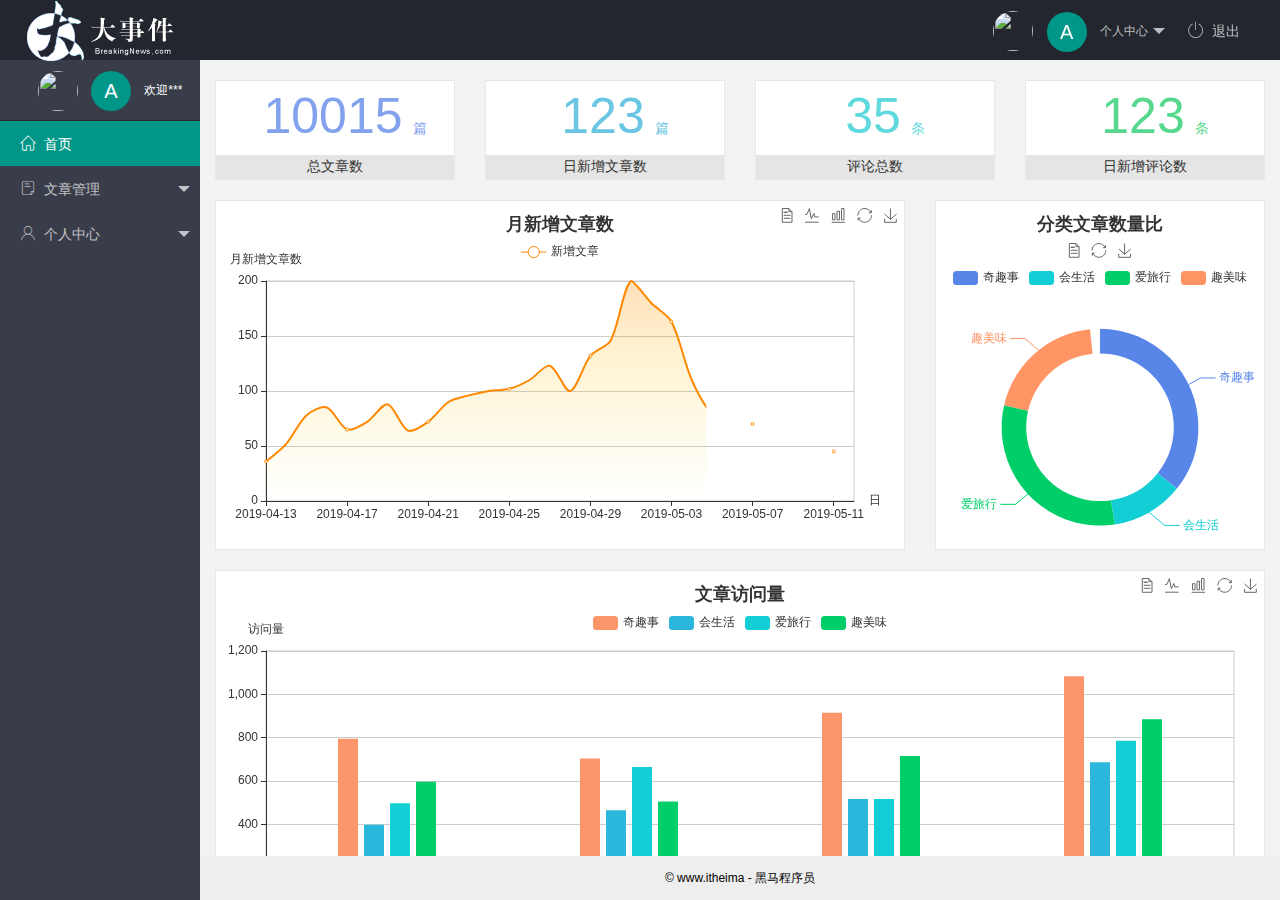
==== commit eac1a28a: "个人中心开发完成" ====
--- a/index.html
+++ b/index.html
@@ -29,9 +29,9 @@
                         个人中心
                     </a>
                     <dl class="layui-nav-child">
-                        <dd><a href="">基本资料</a></dd>
-                        <dd><a href="">更换头像</a></dd>
-                        <dd><a href="">重置密码</a></dd>
+                        <dd><a href="/user/user_info.html" target="fm">基本资料</a></dd>
+                        <dd><a href="/user/user_avatar.html" target="fm">更换头像</a></dd>
+                        <dd><a href="/user/user_pwd.html" target="fm">重置密码</a></dd>
                     </dl>
                 </li>
                 <li class="layui-nav-item">
@@ -63,9 +63,9 @@
                     <li class="layui-nav-item">
                         <a href="javascript:;"><span class="iconfont icon-user"></span>个人中心</a>
                         <dl class="layui-nav-child">
-                            <dd><a href="javascript:;"><i class="layui-icon layui-icon-app"></i> 基本资料</a></dd>
-                            <dd><a href="javascript:;"><i class="layui-icon layui-icon-app"></i> 更换头像</a></dd>
-                            <dd><a href="javascript:;"><i class="layui-icon layui-icon-app"></i> 重置密码</a></dd>
+                            <dd><a href="/user/user_info.html" target="fm"><i class="layui-icon layui-icon-app"></i> 基本资料</a></dd>
+                            <dd><a href="/user/user_avatar.html" target="fm"><i class="layui-icon layui-icon-app"></i> 更换头像</a></dd>
+                            <dd><a href="/user/user_pwd.html" target="fm"><i class="layui-icon layui-icon-app"></i> 重置密码</a></dd>
                         </dl>
                     </li>
                 </ul>
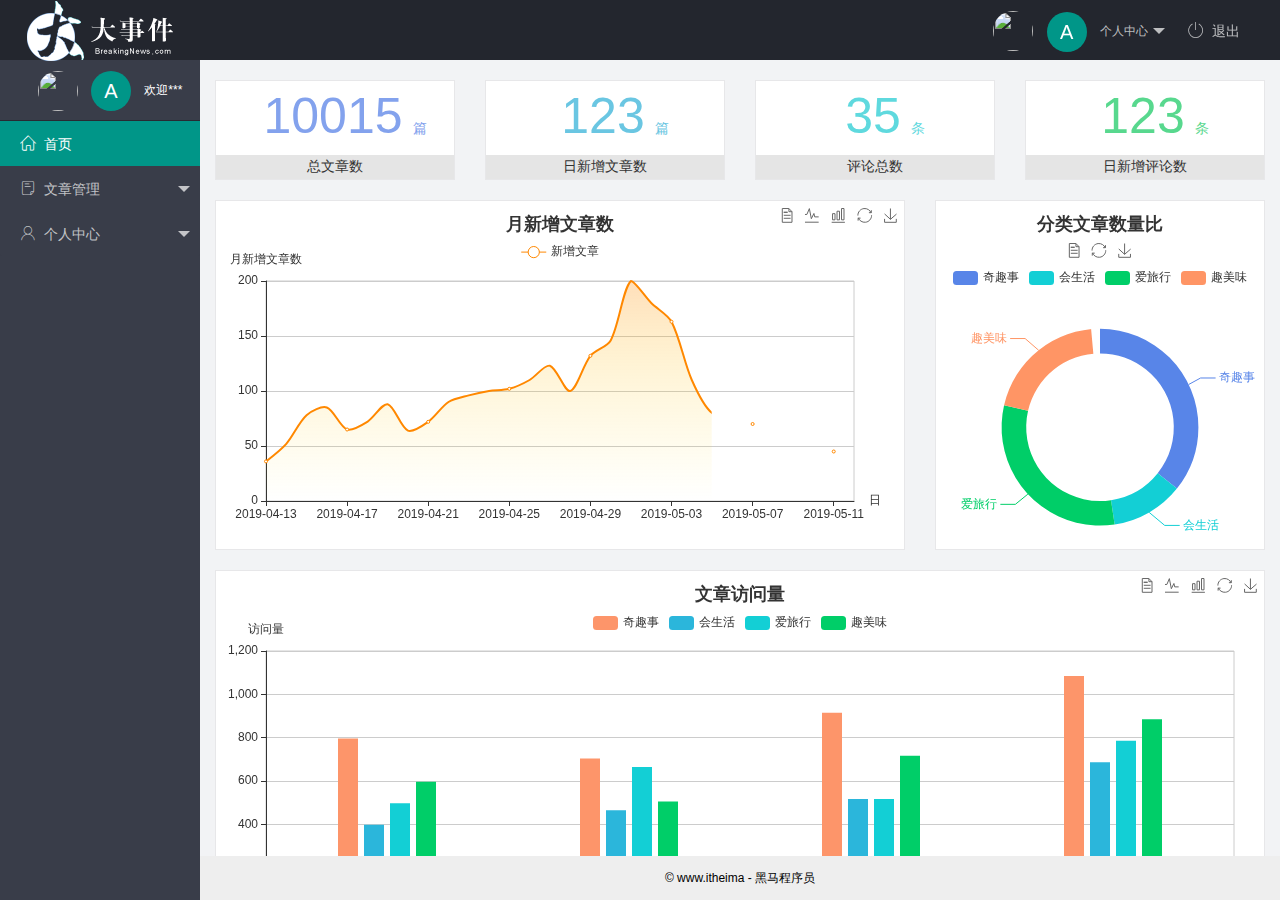
==== commit bf32ad17: "完成文章管理相关功能的开发" ====
--- a/index.html
+++ b/index.html
@@ -55,9 +55,9 @@
                     <li class="layui-nav-item">
                         <a class="" href="javascript:;"><span class="iconfont icon-16"></span>文章管理</a>
                         <dl class="layui-nav-child">
-                            <dd><a href="javascript:;"><i class="layui-icon layui-icon-app"></i> 文章类别</a></dd>
-                            <dd><a href="javascript:;"><i class="layui-icon layui-icon-app"></i> 文章列表</a></dd>
-                            <dd><a href="javascript:;"><i class="layui-icon layui-icon-app"></i> 发布文章</a></dd>
+                            <dd><a href="/article/art_cate.html" target="fm"><i class="layui-icon layui-icon-app"></i> 文章类别</a></dd>
+                            <dd><a href="/article/art_list.html" target="fm"><i class="layui-icon layui-icon-app"></i> 文章列表</a></dd>
+                            <dd><a href="/article/art_pub.html" target="fm"><i class="layui-icon layui-icon-app"></i> 发布文章</a></dd>
                         </dl>
                     </li>
                     <li class="layui-nav-item">
